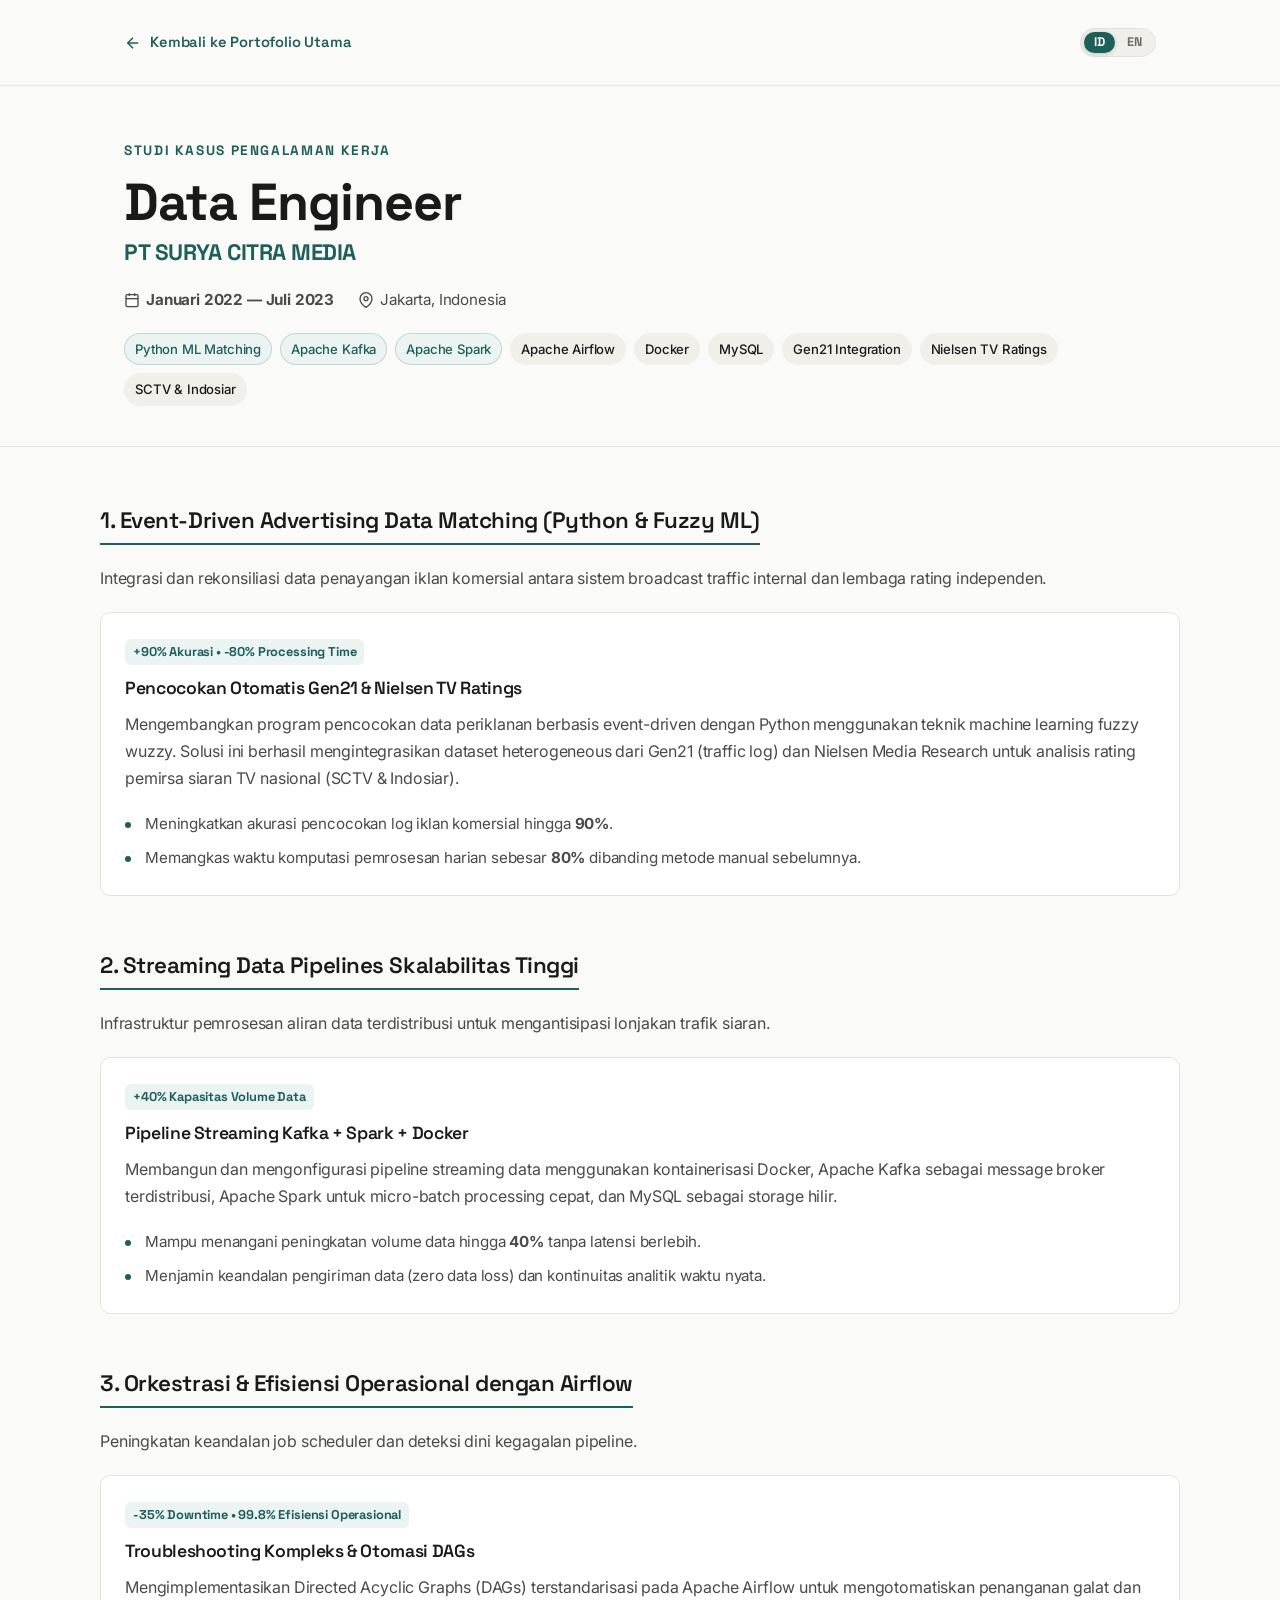
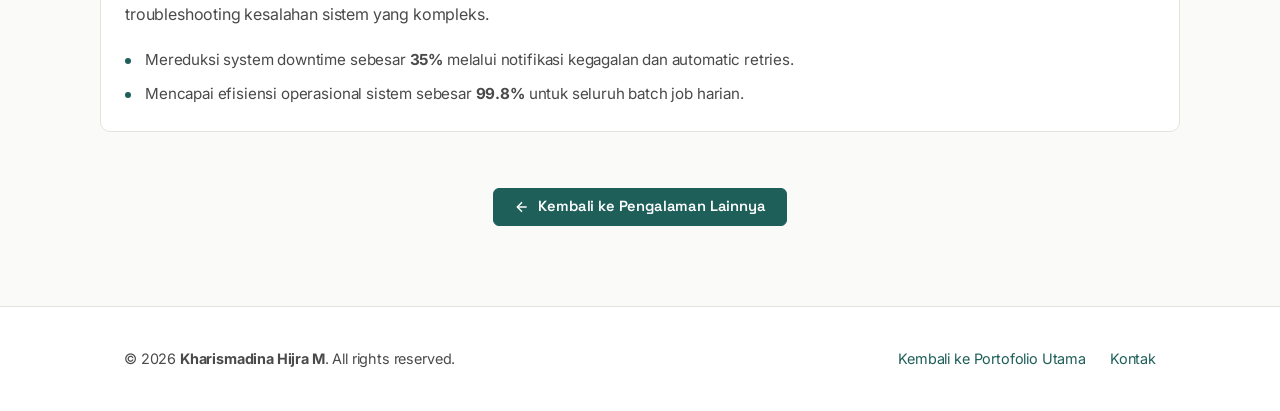
==== experience-scm.html @ d27bd9a3 "feat: initial commit personal portfolio website" ====
<!DOCTYPE html>
<html lang="id">
<head>
  <meta charset="UTF-8">
  <meta name="viewport" content="width=device-width, initial-scale=1.0">
  <title>Pengalaman di PT Surya Citra Media — Kharismadina Hijra M</title>
  <meta name="description" content="Detail rekayasa data streaming, pencocokan data iklan berbasis ML, dan orkestrasi Airflow di PT Surya Citra Media oleh Kharismadina Hijra M.">

  <!-- Google Fonts: Inter & Space Grotesk -->
  <link rel="preconnect" href="https://fonts.googleapis.com">
  <link rel="preconnect" href="https://fonts.gstatic.com" crossorigin>
  <link href="https://fonts.googleapis.com/css2?family=Inter:wght@400;500;600;700&family=Space+Grotesk:wght@500;600;700&display=swap" rel="stylesheet">

  <link rel="stylesheet" href="css/style.css">
</head>
<body>

  <!-- Minimal Nav Back & Language Switcher -->
  <div class="detail-nav-back">
    <div class="container detail-nav-wrapper">
      <a href="index.html#experience" class="btn-back" id="btnBackHome">
        <svg width="18" height="18" viewBox="0 0 24 24" fill="none" stroke="currentColor" stroke-width="2">
          <line x1="19" y1="12" x2="5" y2="12"></line>
          <polyline points="12 19 5 12 12 5"></polyline>
        </svg>
        <span data-i18n="back_to_home">Kembali ke Portofolio Utama</span>
      </a>

      <!-- Language Selector -->
      <div class="lang-switcher" role="group" aria-label="Pilih Bahasa / Select Language">
        <button type="button" class="lang-btn active" data-lang="id" aria-pressed="true" title="Bahasa Indonesia">ID</button>
        <button type="button" class="lang-btn" data-lang="en" aria-pressed="false" title="English">EN</button>
      </div>
    </div>
  </div>

  <main>
    <!-- Detail Hero -->
    <header class="detail-hero">
      <div class="container">
        <span class="section-subtitle" data-i18n="detail_case_badge">Studi Kasus Pengalaman Kerja</span>
        <h1>Data Engineer</h1>
        <h2 style="font-size: 1.4rem; color: var(--accent); margin-top: 0.25rem;">PT SURYA CITRA MEDIA</h2>

        <div class="detail-header-meta">
          <div class="detail-meta-item">
            <svg width="16" height="16" viewBox="0 0 24 24" fill="none" stroke="currentColor" stroke-width="2">
              <rect x="3" y="4" width="18" height="18" rx="2" ry="2"></rect>
              <line x1="16" y1="2" x2="16" y2="6"></line>
              <line x1="8" y1="2" x2="8" y2="6"></line>
              <line x1="3" y1="10" x2="21" y2="10"></line>
            </svg>
            <strong data-i18n="scm_date">Januari 2022 — Juli 2023</strong>
          </div>
          <div class="detail-meta-item">
            <svg width="16" height="16" viewBox="0 0 24 24" fill="none" stroke="currentColor" stroke-width="2">
              <path d="M21 10c0 7-9 13-9 13s-9-6-9-13a9 9 0 0 1 18 0z"></path>
              <circle cx="12" cy="10" r="3"></circle>
            </svg>
            <span>Jakarta, Indonesia</span>
          </div>
        </div>

        <div class="tag-list" style="margin-top: 1rem;">
          <span class="tag tag-accent">Python ML Matching</span>
          <span class="tag tag-accent">Apache Kafka</span>
          <span class="tag tag-accent">Apache Spark</span>
          <span class="tag">Apache Airflow</span>
          <span class="tag">Docker</span>
          <span class="tag">MySQL</span>
          <span class="tag">Gen21 Integration</span>
          <span class="tag">Nielsen TV Ratings</span>
          <span class="tag">SCTV & Indosiar</span>
        </div>
      </div>
    </header>

    <!-- Detail Content -->
    <div class="container detail-content">
      
      <!-- Project 1: Fuzzy Matching -->
      <section class="detail-section-block">
        <h3 class="detail-block-title" data-i18n="scm_b1_title">1. Event-Driven Advertising Data Matching (Python & Fuzzy ML)</h3>
        <p data-i18n="scm_b1_desc">
          Integrasi dan rekonsiliasi data penayangan iklan komersial antara sistem broadcast traffic internal dan lembaga rating independen.
        </p>

        <div class="feature-cards-grid">
          <div class="feature-item-card">
            <span class="stat-pill">+90% Akurasi • -80% Processing Time</span>
            <h4 class="feature-item-title" data-i18n="scm_p1_title">Pencocokan Otomatis Gen21 & Nielsen TV Ratings</h4>
            <p data-i18n="scm_p1_text">
              Mengembangkan program pencocokan data periklanan berbasis <em>event-driven</em> dengan Python menggunakan teknik machine learning <strong>fuzzy wuzzy</strong>. Solusi ini berhasil mengintegrasikan dataset heterogeneous dari Gen21 (traffic log) dan Nielsen Media Research untuk analisis rating pemirsa siaran TV nasional (SCTV & Indosiar).
            </p>
            <div class="bullet-list" style="margin-top: 1rem;">
              <div class="bullet-item" data-i18n="scm_p1_b1" data-i18n-html="true">
                Meningkatkan akurasi pencocokan log iklan komersial hingga <strong>90%</strong>.
              </div>
              <div class="bullet-item" data-i18n="scm_p1_b2" data-i18n-html="true">
                Memangkas waktu komputasi pemrosesan harian sebesar <strong>80%</strong> dibanding metode manual sebelumnya.
              </div>
            </div>
          </div>
        </div>
      </section>

      <!-- Project 2: Streaming Architecture -->
      <section class="detail-section-block">
        <h3 class="detail-block-title" data-i18n="scm_b2_title">2. Streaming Data Pipelines Skalabilitas Tinggi</h3>
        <p data-i18n="scm_b2_desc">Infrastruktur pemrosesan aliran data terdistribusi untuk mengantisipasi lonjakan trafik siaran.</p>

        <div class="feature-cards-grid">
          <div class="feature-item-card">
            <span class="stat-pill">+40% Kapasitas Volume Data</span>
            <h4 class="feature-item-title" data-i18n="scm_p2_title">Pipeline Streaming Kafka + Spark + Docker</h4>
            <p data-i18n="scm_p2_text">
              Membangun dan mengonfigurasi pipeline streaming data menggunakan kontainerisasi <strong>Docker</strong>, <strong>Apache Kafka</strong> sebagai message broker terdistribusi, <strong>Apache Spark</strong> untuk micro-batch processing cepat, dan <strong>MySQL</strong> sebagai storage hilir.
            </p>
            <div class="bullet-list" style="margin-top: 1rem;">
              <div class="bullet-item" data-i18n="scm_p2_b1" data-i18n-html="true">
                Mampu menangani peningkatan volume data hingga <strong>40%</strong> tanpa latensi berlebih.
              </div>
              <div class="bullet-item" data-i18n="scm_p2_b2" data-i18n-html="true">
                Menjamin keandalan pengiriman data (zero data loss) dan kontinuitas analitik waktu nyata.
              </div>
            </div>
          </div>
        </div>
      </section>

      <!-- Project 3: Airflow DAGs -->
      <section class="detail-section-block">
        <h3 class="detail-block-title" data-i18n="scm_b3_title">3. Orkestrasi & Efisiensi Operasional dengan Airflow</h3>
        <p data-i18n="scm_b3_desc">Peningkatan keandalan job scheduler dan deteksi dini kegagalan pipeline.</p>

        <div class="feature-cards-grid">
          <div class="feature-item-card">
            <span class="stat-pill">-35% Downtime • 99.8% Efisiensi Operasional</span>
            <h4 class="feature-item-title" data-i18n="scm_p3_title">Troubleshooting Kompleks & Otomasi DAGs</h4>
            <p data-i18n="scm_p3_text">
              Mengimplementasikan Directed Acyclic Graphs (DAGs) terstandarisasi pada <strong>Apache Airflow</strong> untuk mengotomatiskan penanganan galat dan troubleshooting kesalahan sistem yang kompleks.
            </p>
            <div class="bullet-list" style="margin-top: 1rem;">
              <div class="bullet-item" data-i18n="scm_p3_b1" data-i18n-html="true">
                Mereduksi <em>system downtime</em> sebesar <strong>35%</strong> melalui notifikasi kegagalan dan automatic retries.
              </div>
              <div class="bullet-item" data-i18n="scm_p3_b2" data-i18n-html="true">
                Mencapai efisiensi operasional sistem sebesar <strong>99.8%</strong> untuk seluruh batch job harian.
              </div>
            </div>
          </div>
        </div>
      </section>

      <!-- Bottom Back Button -->
      <div style="margin-top: 3rem; text-align: center;">
        <a href="index.html#experience" class="btn btn-primary">
          <svg class="btn-icon" viewBox="0 0 24 24" fill="none" stroke="currentColor">
            <line x1="19" y1="12" x2="5" y2="12"></line>
            <polyline points="12 19 5 12 12 5"></polyline>
          </svg>
          <span data-i18n="back_to_exp">Kembali ke Pengalaman Lainnya</span>
        </a>
      </div>

    </div>
  </main>

  <!-- Footer -->
  <footer class="footer">
    <div class="container">
      <div class="footer-wrapper">
        <div>
          <p>© 2026 <strong>Kharismadina Hijra M</strong>. All rights reserved.</p>
        </div>
        <div class="footer-links">
          <a href="index.html" data-i18n="back_to_home">Halaman Utama</a>
          <a href="index.html#contact" data-i18n="nav_contact">Kontak</a>
        </div>
      </div>
    </div>
  </footer>

  <!-- Scripts -->
  <script src="js/translations.js"></script>
  <script src="js/main.js"></script>
</body>
</html>
---- css/style.css ----
/* ==========================================================================
   CSS Design System & Stylesheet — Kharismadina Hijra M Personal Portfolio
   Minimalist, Clean, High-Performance Architecture
   ========================================================================== */

/* --- CSS Variables & Design Tokens --- */
:root {
  --bg-primary: #FAFAF8;
  --bg-secondary: #F3F1EC;
  --bg-card: #FFFFFF;
  --bg-card-hover: #FFFFFF;
  --text-primary: #1A1A1A;
  --text-secondary: #4A4A4A;
  --text-muted: #6B6B6B;
  
  /* Deep Teal Accent System */
  --accent: #1E5F5A;
  --accent-hover: #154541;
  --accent-light: #EBF4F3;
  --accent-border: #9FC3BF;
  
  /* Neutral Borders & Dividers */
  --border: #E5E3DE;
  --border-subtle: #ECEAE5;
  
  /* Status & Highlights */
  --badge-bg: #F0EFEA;
  --badge-text: #2D3748;
  --success: #0F9D58;
  --gcp-blue: #4285F4;
  
  /* Typography */
  --font-heading: 'Space Grotesk', -apple-system, BlinkMacSystemFont, 'Segoe UI', Roboto, sans-serif;
  --font-body: 'Inter', -apple-system, BlinkMacSystemFont, 'Segoe UI', Roboto, sans-serif;
  --font-mono: 'JetBrains Mono', monospace;
  
  /* Layout Spacing */
  --max-width: 1080px;
  --header-height: 72px;
  --radius-sm: 6px;
  --radius-md: 10px;
  --radius-lg: 16px;
  --radius-full: 9999px;
  
  /* Transitions & Shadows */
  --transition-fast: 0.18s ease-out;
  --transition-normal: 0.28s ease-out;
  --shadow-sm: 0 2px 4px rgba(0, 0, 0, 0.03);
  --shadow-md: 0 6px 16px rgba(0, 0, 0, 0.05);
  --shadow-hover: 0 10px 24px rgba(30, 95, 90, 0.08);
}

/* --- Base Reset & Box Sizing --- */
*, *::before, *::after {
  box-sizing: border-box;
  margin: 0;
  padding: 0;
}

html {
  scroll-behavior: smooth;
  scroll-padding-top: calc(var(--header-height) + 24px);
  -webkit-text-size-adjust: 100%;
}

body {
  background-color: var(--bg-primary);
  color: var(--text-primary);
  font-family: var(--font-body);
  font-size: 16px;
  line-height: 1.7;
  letter-spacing: -0.01em;
  -webkit-font-smoothing: antialiased;
  -moz-osx-font-smoothing: grayscale;
  min-height: 100vh;
  display: flex;
  flex-direction: column;
}

img, svg {
  display: block;
  max-width: 100%;
}

a {
  color: var(--accent);
  text-decoration: none;
  transition: color var(--transition-fast);
}

a:hover {
  color: var(--accent-hover);
}

ul {
  list-style: none;
}

/* --- Typography Utilities --- */
h1, h2, h3, h4, .font-heading {
  font-family: var(--font-heading);
  color: var(--text-primary);
  font-weight: 700;
  line-height: 1.25;
  letter-spacing: -0.02em;
}

h1 {
  font-size: clamp(2.2rem, 5vw, 3.25rem);
}

h2 {
  font-size: clamp(1.6rem, 3.5vw, 2.2rem);
  margin-bottom: 0.75rem;
}

h3 {
  font-size: 1.3rem;
  font-weight: 600;
}

p {
  margin-bottom: 1.25rem;
  color: var(--text-secondary);
}

p:last-child {
  margin-bottom: 0;
}

.text-muted {
  color: var(--text-muted);
}

.text-accent {
  color: var(--accent);
}

/* --- Layout Containers --- */
.container {
  width: 100%;
  max-width: var(--max-width);
  margin-left: auto;
  margin-right: auto;
  padding-left: 24px;
  padding-right: 24px;
}

.section {
  padding-top: clamp(60px, 9vw, 100px);
  padding-bottom: clamp(60px, 9vw, 100px);
  border-bottom: 1px solid var(--border);
}

.section-header {
  margin-bottom: 2.75rem;
}

.section-subtitle {
  display: inline-block;
  font-family: var(--font-heading);
  font-size: 0.85rem;
  text-transform: uppercase;
  letter-spacing: 0.12em;
  font-weight: 700;
  color: var(--accent);
  margin-bottom: 0.5rem;
}

.section-desc {
  font-size: 1.05rem;
  color: var(--text-muted);
  max-width: 640px;
}

/* --- Header & Navigation --- */
.header {
  position: sticky;
  top: 0;
  z-index: 100;
  background-color: rgba(250, 250, 248, 0.92);
  backdrop-filter: blur(12px);
  -webkit-backdrop-filter: blur(12px);
  border-bottom: 1px solid var(--border);
  height: var(--header-height);
  transition: box-shadow var(--transition-normal);
}

.header.scrolled {
  box-shadow: 0 4px 20px rgba(0, 0, 0, 0.04);
}

.nav-wrapper {
  height: var(--header-height);
  display: flex;
  align-items: center;
  justify-content: space-between;
}

.nav-brand {
  display: flex;
  align-items: center;
  gap: 10px;
  font-family: var(--font-heading);
  font-weight: 700;
  font-size: 1.15rem;
  color: var(--text-primary);
}

.brand-dot {
  width: 8px;
  height: 8px;
  background-color: var(--accent);
  border-radius: var(--radius-full);
}

.nav-menu {
  display: flex;
  align-items: center;
  gap: 2rem;
}

.nav-link {
  font-size: 0.92rem;
  font-weight: 500;
  color: var(--text-secondary);
  position: relative;
  padding: 6px 2px;
}

.nav-link:hover, .nav-link.active {
  color: var(--accent);
}

.nav-link::after {
  content: '';
  position: absolute;
  bottom: 0;
  left: 0;
  width: 0;
  height: 2px;
  background-color: var(--accent);
  transition: width var(--transition-fast);
}

.nav-link:hover::after, .nav-link.active::after {
  width: 100%;
}

.nav-actions {
  display: flex;
  align-items: center;
  gap: 0.85rem;
}

/* --- Language Switcher --- */
.lang-switcher {
  display: inline-flex;
  align-items: center;
  background-color: var(--badge-bg);
  border: 1px solid var(--border);
  border-radius: var(--radius-full);
  padding: 3px;
  gap: 2px;
}

.lang-btn {
  background: none;
  border: none;
  font-family: var(--font-heading);
  font-size: 0.78rem;
  font-weight: 700;
  color: var(--text-muted);
  padding: 4px 10px;
  border-radius: var(--radius-full);
  cursor: pointer;
  transition: all var(--transition-fast);
  line-height: 1;
}

.lang-btn:hover {
  color: var(--text-primary);
}

.lang-btn.active {
  background-color: var(--accent);
  color: #FFFFFF;
  box-shadow: 0 1px 4px rgba(30, 95, 90, 0.25);
}

.mobile-toggle {
  display: none;
  background: none;
  border: none;
  cursor: pointer;
  padding: 8px;
  color: var(--text-primary);
}

/* --- Buttons --- */
.btn {
  display: inline-flex;
  align-items: center;
  justify-content: center;
  gap: 8px;
  padding: 10px 20px;
  font-family: var(--font-heading);
  font-size: 0.92rem;
  font-weight: 600;
  border-radius: var(--radius-sm);
  cursor: pointer;
  transition: all var(--transition-fast);
  border: 1px solid transparent;
  line-height: 1;
}

.btn-primary {
  background-color: var(--accent);
  color: #FFFFFF;
  border-color: var(--accent);
}

.btn-primary:hover {
  background-color: var(--accent-hover);
  border-color: var(--accent-hover);
  color: #FFFFFF;
  transform: translateY(-1px);
  box-shadow: 0 4px 12px rgba(30, 95, 90, 0.2);
}

.btn-outline {
  background-color: transparent;
  color: var(--accent);
  border-color: var(--accent);
}

.btn-outline:hover {
  background-color: var(--accent-light);
  color: var(--accent-hover);
  border-color: var(--accent-hover);
}

.btn-sm {
  padding: 8px 14px;
  font-size: 0.85rem;
}

.btn-icon {
  width: 16px;
  height: 16px;
  stroke-width: 2.2;
}

/* --- Hero Section --- */
.hero-section {
  padding-top: clamp(40px, 7vw, 80px);
  padding-bottom: clamp(50px, 8vw, 90px);
  border-bottom: 1px solid var(--border);
}

.hero-grid {
  display: grid;
  grid-template-columns: 1.25fr 0.85fr;
  gap: 3.5rem;
  align-items: center;
}

.hero-badge-available {
  display: inline-flex;
  align-items: center;
  gap: 8px;
  background-color: var(--accent-light);
  color: var(--accent);
  font-size: 0.82rem;
  font-weight: 600;
  padding: 6px 14px;
  border-radius: var(--radius-full);
  margin-bottom: 1.25rem;
  border: 1px solid rgba(30, 95, 90, 0.15);
}

.status-dot {
  width: 7px;
  height: 7px;
  background-color: var(--success);
  border-radius: var(--radius-full);
  box-shadow: 0 0 0 3px rgba(15, 157, 88, 0.25);
  animation: pulse 2s infinite;
}

@keyframes pulse {
  0% { transform: scale(0.95); box-shadow: 0 0 0 0 rgba(15, 157, 88, 0.4); }
  70% { transform: scale(1); box-shadow: 0 0 0 6px rgba(15, 157, 88, 0); }
  100% { transform: scale(0.95); box-shadow: 0 0 0 0 rgba(15, 157, 88, 0); }
}

.hero-title {
  margin-bottom: 0.75rem;
}

.hero-subtitle {
  font-family: var(--font-heading);
  font-size: clamp(1.2rem, 2.5vw, 1.5rem);
  font-weight: 600;
  color: var(--accent);
  margin-bottom: 1.25rem;
}

.hero-tagline {
  font-size: 1.05rem;
  color: var(--text-secondary);
  line-height: 1.75;
  margin-bottom: 2rem;
}

.hero-cta {
  display: flex;
  flex-wrap: wrap;
  gap: 1rem;
  margin-bottom: 2rem;
}

.hero-location-info {
  display: flex;
  align-items: center;
  gap: 1.5rem;
  font-size: 0.88rem;
  color: var(--text-muted);
}

.hero-location-item {
  display: inline-flex;
  align-items: center;
  gap: 6px;
}

.hero-visual {
  position: relative;
  display: flex;
  justify-content: center;
  align-items: center;
}

.avatar-wrapper {
  width: 100%;
  max-width: 320px;
  aspect-ratio: 1 / 1;
  position: relative;
}

.avatar-img {
  width: 100%;
  height: 100%;
  object-fit: contain;
  filter: drop-shadow(0 12px 24px rgba(0, 0, 0, 0.07));
}

/* Quick Metrics Strip */
.metrics-strip {
  display: grid;
  grid-template-columns: repeat(4, 1fr);
  gap: 1.5rem;
  padding: 2.25rem 0;
  border-bottom: 1px solid var(--border);
  background-color: var(--bg-primary);
}

.metric-item {
  padding-left: 1.25rem;
  border-left: 2px solid var(--accent);
}

.metric-value {
  font-family: var(--font-heading);
  font-size: 1.75rem;
  font-weight: 700;
  color: var(--text-primary);
  line-height: 1.1;
  margin-bottom: 0.25rem;
}

.metric-label {
  font-size: 0.85rem;
  color: var(--text-muted);
  line-height: 1.35;
}

/* --- About Section --- */
.about-content {
  display: grid;
  grid-template-columns: 1.4fr 0.8fr;
  gap: 3.5rem;
  align-items: start;
}

.about-text p {
  font-size: 1.05rem;
  line-height: 1.8;
  margin-bottom: 1.5rem;
}

.about-card {
  background-color: var(--bg-card);
  border: 1px solid var(--border);
  border-radius: var(--radius-md);
  padding: 24px;
}

.about-card-title {
  font-size: 1.1rem;
  margin-bottom: 1rem;
  padding-bottom: 0.75rem;
  border-bottom: 1px solid var(--border);
}

.about-highlight-list {
  display: flex;
  flex-direction: column;
  gap: 12px;
}

.about-highlight-item {
  display: flex;
  align-items: flex-start;
  gap: 10px;
  font-size: 0.9rem;
  color: var(--text-secondary);
}

.about-highlight-item svg {
  color: var(--accent);
  flex-shrink: 0;
  margin-top: 4px;
}

/* --- Experience Section & Timeline --- */
.experience-list {
  display: flex;
  flex-direction: column;
  gap: 2rem;
}

.experience-card {
  background-color: var(--bg-card);
  border: 1px solid var(--border);
  border-radius: var(--radius-md);
  padding: 28px;
  transition: all var(--transition-normal);
  position: relative;
}

.experience-card:hover {
  border-color: var(--accent);
  transform: translateY(-2px);
  box-shadow: var(--shadow-hover);
}

.experience-header {
  display: flex;
  justify-content: space-between;
  align-items: flex-start;
  gap: 1rem;
  margin-bottom: 1rem;
}

.experience-role {
  font-size: 1.3rem;
  color: var(--text-primary);
  margin-bottom: 0.25rem;
}

.experience-company {
  font-family: var(--font-heading);
  font-size: 1rem;
  font-weight: 600;
  color: var(--accent);
}

.experience-meta {
  display: flex;
  flex-direction: column;
  align-items: flex-end;
  gap: 4px;
}

.experience-period {
  font-family: var(--font-heading);
  font-size: 0.88rem;
  font-weight: 600;
  color: var(--text-primary);
  background-color: var(--badge-bg);
  padding: 4px 10px;
  border-radius: var(--radius-sm);
}

.experience-location {
  font-size: 0.82rem;
  color: var(--text-muted);
}

.experience-highlights {
  margin: 1.25rem 0;
  display: flex;
  flex-direction: column;
  gap: 10px;
}

.experience-highlight-bullet {
  position: relative;
  padding-left: 20px;
  font-size: 0.95rem;
  color: var(--text-secondary);
  line-height: 1.6;
}

.experience-highlight-bullet::before {
  content: '';
  position: absolute;
  left: 0;
  top: 10px;
  width: 6px;
  height: 6px;
  border-radius: var(--radius-full);
  background-color: var(--accent);
}

.experience-footer {
  display: flex;
  justify-content: space-between;
  align-items: center;
  flex-wrap: wrap;
  gap: 1rem;
  padding-top: 1.25rem;
  border-top: 1px solid var(--border-subtle);
}

.tag-list {
  display: flex;
  flex-wrap: wrap;
  gap: 8px;
}

.tag {
  display: inline-block;
  background-color: var(--badge-bg);
  color: var(--text-primary);
  font-size: 0.82rem;
  font-weight: 500;
  padding: 4px 10px;
  border-radius: var(--radius-full);
  transition: all var(--transition-fast);
  border: 1px solid transparent;
}

.tag:hover {
  background-color: var(--accent);
  color: #FFFFFF;
  border-color: var(--accent);
}

.tag-accent {
  background-color: var(--accent-light);
  color: var(--accent);
  border-color: rgba(30, 95, 90, 0.2);
}

.link-detail {
  display: inline-flex;
  align-items: center;
  gap: 6px;
  font-family: var(--font-heading);
  font-size: 0.9rem;
  font-weight: 600;
  color: var(--accent);
}

.link-detail:hover {
  color: var(--accent-hover);
  text-decoration: underline;
  text-underline-offset: 4px;
}

/* --- Skills Section --- */
.skills-grid {
  display: grid;
  grid-template-columns: repeat(3, 1fr);
  gap: 1.75rem;
}

.skill-category-card {
  background-color: var(--bg-card);
  border: 1px solid var(--border);
  border-radius: var(--radius-md);
  padding: 24px;
  transition: border-color var(--transition-normal);
}

.skill-category-card:hover {
  border-color: var(--accent);
}

.skill-category-header {
  display: flex;
  align-items: center;
  gap: 10px;
  margin-bottom: 1.25rem;
}

.skill-icon-box {
  width: 36px;
  height: 36px;
  border-radius: var(--radius-sm);
  background-color: var(--accent-light);
  color: var(--accent);
  display: flex;
  align-items: center;
  justify-content: center;
  flex-shrink: 0;
}

.skill-category-title {
  font-size: 1.05rem;
  font-weight: 600;
}

.skills-pill-container {
  display: flex;
  flex-wrap: wrap;
  gap: 8px;
}

/* --- Education & Certifications Section --- */
.edu-cert-grid {
  display: grid;
  grid-template-columns: 1fr 1.2fr;
  gap: 2.5rem;
}

.edu-card {
  background-color: var(--bg-card);
  border: 1px solid var(--border);
  border-radius: var(--radius-md);
  padding: 28px;
}

.edu-institution {
  font-family: var(--font-heading);
  font-size: 1.05rem;
  font-weight: 700;
  color: var(--accent);
  margin-bottom: 0.25rem;
}

.edu-degree {
  font-size: 1.15rem;
  margin-bottom: 0.5rem;
}

.edu-time {
  font-size: 0.85rem;
  color: var(--text-muted);
  margin-bottom: 1.25rem;
}

.edu-award-badge {
  display: inline-flex;
  align-items: center;
  gap: 8px;
  background-color: #FEF3C7;
  color: #92400E;
  padding: 6px 12px;
  border-radius: var(--radius-sm);
  font-size: 0.85rem;
  font-weight: 600;
  margin-bottom: 1.25rem;
  border: 1px solid #FDE68A;
}

.cert-list {
  display: flex;
  flex-direction: column;
  gap: 1rem;
}

.cert-card {
  background-color: var(--bg-card);
  border: 1px solid var(--border);
  border-radius: var(--radius-md);
  padding: 18px 22px;
  display: flex;
  align-items: center;
  justify-content: space-between;
  gap: 1rem;
  transition: all var(--transition-normal);
}

.cert-card:hover {
  border-color: var(--accent);
  transform: translateY(-2px);
  box-shadow: var(--shadow-sm);
}

.cert-info {
  display: flex;
  align-items: center;
  gap: 14px;
}

.cert-badge-logo {
  width: 42px;
  height: 42px;
  border-radius: var(--radius-sm);
  background: #E8F0FE;
  display: flex;
  align-items: center;
  justify-content: center;
  color: var(--gcp-blue);
  flex-shrink: 0;
}

.cert-title {
  font-size: 0.98rem;
  font-weight: 600;
  color: var(--text-primary);
  margin-bottom: 2px;
}

.cert-issuer {
  font-size: 0.82rem;
  color: var(--text-muted);
}

.cert-year {
  font-family: var(--font-heading);
  font-size: 0.85rem;
  font-weight: 700;
  color: var(--accent);
  background-color: var(--accent-light);
  padding: 4px 10px;
  border-radius: var(--radius-full);
}

/* --- Contact Section --- */
.contact-grid {
  display: grid;
  grid-template-columns: 1fr 1fr;
  gap: 3.5rem;
}

.contact-card-box {
  background-color: var(--bg-card);
  border: 1px solid var(--border);
  border-radius: var(--radius-md);
  padding: 32px;
  display: flex;
  flex-direction: column;
  gap: 1.5rem;
}

.contact-channel {
  display: flex;
  align-items: center;
  gap: 16px;
  padding: 12px;
  border-radius: var(--radius-sm);
  background-color: var(--bg-primary);
  border: 1px solid var(--border-subtle);
  transition: border-color var(--transition-fast);
}

.contact-channel:hover {
  border-color: var(--accent-border);
}

.contact-icon {
  width: 44px;
  height: 44px;
  border-radius: var(--radius-sm);
  background-color: var(--accent-light);
  color: var(--accent);
  display: flex;
  align-items: center;
  justify-content: center;
  flex-shrink: 0;
}

.contact-label {
  font-size: 0.78rem;
  text-transform: uppercase;
  letter-spacing: 0.05em;
  color: var(--text-muted);
  font-weight: 600;
}

.contact-val {
  font-size: 1rem;
  font-weight: 600;
  color: var(--text-primary);
}

.btn-copy-email {
  margin-left: auto;
  background: none;
  border: 1px solid var(--border);
  padding: 6px 12px;
  border-radius: var(--radius-sm);
  font-size: 0.8rem;
  cursor: pointer;
  color: var(--text-secondary);
  transition: all var(--transition-fast);
}

.btn-copy-email:hover {
  background-color: var(--accent-light);
  color: var(--accent);
  border-color: var(--accent);
}

/* --- Toast Notification --- */
.toast-notice {
  position: fixed;
  bottom: 24px;
  right: 24px;
  background-color: #1A1A1A;
  color: #FFFFFF;
  padding: 12px 20px;
  border-radius: var(--radius-sm);
  font-size: 0.88rem;
  box-shadow: var(--shadow-md);
  opacity: 0;
  transform: translateY(12px);
  transition: all 0.3s ease;
  z-index: 1000;
  pointer-events: none;
}

.toast-notice.show {
  opacity: 1;
  transform: translateY(0);
}

/* --- Detail Page Layouts --- */
.detail-nav-back {
  padding: 24px 0;
  border-bottom: 1px solid var(--border);
}

.detail-nav-wrapper {
  display: flex;
  align-items: center;
  justify-content: space-between;
  gap: 1rem;
}

.btn-back {
  display: inline-flex;
  align-items: center;
  gap: 8px;
  font-family: var(--font-heading);
  font-size: 0.92rem;
  font-weight: 600;
  color: var(--accent);
  padding: 6px 0;
}

.btn-back:hover {
  color: var(--accent-hover);
  transform: translateX(-3px);
}

.detail-hero {
  padding: 50px 0 40px;
  border-bottom: 1px solid var(--border);
}

.detail-header-meta {
  display: flex;
  flex-wrap: wrap;
  gap: 1.5rem;
  margin: 1.25rem 0;
  font-size: 0.95rem;
  color: var(--text-secondary);
}

.detail-meta-item {
  display: inline-flex;
  align-items: center;
  gap: 6px;
}

.detail-content {
  padding: 60px 0 80px;
}

.detail-section-block {
  margin-bottom: 3.5rem;
}

.detail-section-block:last-child {
  margin-bottom: 0;
}

.detail-block-title {
  font-size: 1.4rem;
  margin-bottom: 1.25rem;
  padding-bottom: 0.5rem;
  border-bottom: 2px solid var(--accent);
  display: inline-block;
}

.feature-cards-grid {
  display: grid;
  grid-template-columns: repeat(auto-fit, minmax(310px, 1fr));
  gap: 1.5rem;
  margin-top: 1.25rem;
}

.feature-item-card {
  background-color: var(--bg-card);
  border: 1px solid var(--border);
  border-radius: var(--radius-md);
  padding: 24px;
  transition: all var(--transition-normal);
}

.feature-item-card:hover {
  border-color: var(--accent);
  transform: translateY(-2px);
  box-shadow: var(--shadow-sm);
}

.feature-item-title {
  font-size: 1.1rem;
  font-weight: 600;
  margin-bottom: 0.75rem;
  color: var(--text-primary);
}

.stat-pill {
  display: inline-block;
  background-color: var(--accent-light);
  color: var(--accent);
  font-family: var(--font-heading);
  font-size: 0.8rem;
  font-weight: 700;
  padding: 2px 8px;
  border-radius: var(--radius-sm);
  margin-bottom: 0.75rem;
}

.bullet-list {
  display: flex;
  flex-direction: column;
  gap: 10px;
}

.bullet-item {
  position: relative;
  padding-left: 20px;
  font-size: 0.95rem;
  line-height: 1.6;
  color: var(--text-secondary);
}

.bullet-item::before {
  content: '';
  position: absolute;
  left: 0;
  top: 10px;
  width: 6px;
  height: 6px;
  border-radius: var(--radius-full);
  background-color: var(--accent);
}

/* --- Footer --- */
.footer {
  padding: 40px 0;
  background-color: var(--bg-card);
  border-top: 1px solid var(--border);
  margin-top: auto;
}

.footer-wrapper {
  display: flex;
  justify-content: space-between;
  align-items: center;
  flex-wrap: wrap;
  gap: 1.5rem;
  font-size: 0.9rem;
  color: var(--text-muted);
}

.footer-links {
  display: flex;
  gap: 1.5rem;
}

/* --- Animations via IntersectionObserver --- */
.fade-in-section {
  opacity: 0;
  transform: translateY(20px);
  transition: opacity 0.55s ease-out, transform 0.55s ease-out;
  will-change: opacity, transform;
}

.fade-in-section.is-visible {
  opacity: 1;
  transform: translateY(0);
}

/* --- Responsive Breakpoints --- */
@media (max-width: 992px) {
  .hero-grid {
    grid-template-columns: 1fr;
    gap: 2.5rem;
  }
  
  .hero-visual {
    order: -1;
    justify-content: flex-start;
  }

  .avatar-wrapper {
    max-width: 220px;
  }

  .about-content {
    grid-template-columns: 1fr;
    gap: 2rem;
  }

  .skills-grid {
    grid-template-columns: repeat(2, 1fr);
  }

  .edu-cert-grid {
    grid-template-columns: 1fr;
  }

  .contact-grid {
    grid-template-columns: 1fr;
    gap: 2rem;
  }
}

@media (max-width: 768px) {
  .mobile-toggle {
    display: block;
  }

  .nav-menu {
    position: fixed;
    top: var(--header-height);
    left: 0;
    right: 0;
    background-color: var(--bg-card);
    flex-direction: column;
    align-items: flex-start;
    padding: 24px;
    gap: 1.25rem;
    border-bottom: 1px solid var(--border);
    box-shadow: var(--shadow-md);
    transform: translateY(-150%);
    transition: transform var(--transition-normal);
  }

  .nav-menu.open {
    transform: translateY(0);
  }

  .nav-link {
    font-size: 1.05rem;
    width: 100%;
    padding: 8px 0;
  }

  .nav-actions {
    display: flex;
    align-items: center;
    gap: 0.5rem;
  }

  .nav-actions .btn {
    display: none;
  }

  .metrics-strip {
    grid-template-columns: repeat(2, 1fr);
    gap: 1.25rem;
  }

  .skills-grid {
    grid-template-columns: 1fr;
  }

  .experience-header {
    flex-direction: column;
    align-items: flex-start;
  }

  .experience-meta {
    align-items: flex-start;
  }

  .footer-wrapper {
    flex-direction: column;
    align-items: flex-start;
  }
}

@media (max-width: 480px) {
  .metrics-strip {
    grid-template-columns: 1fr;
  }
}
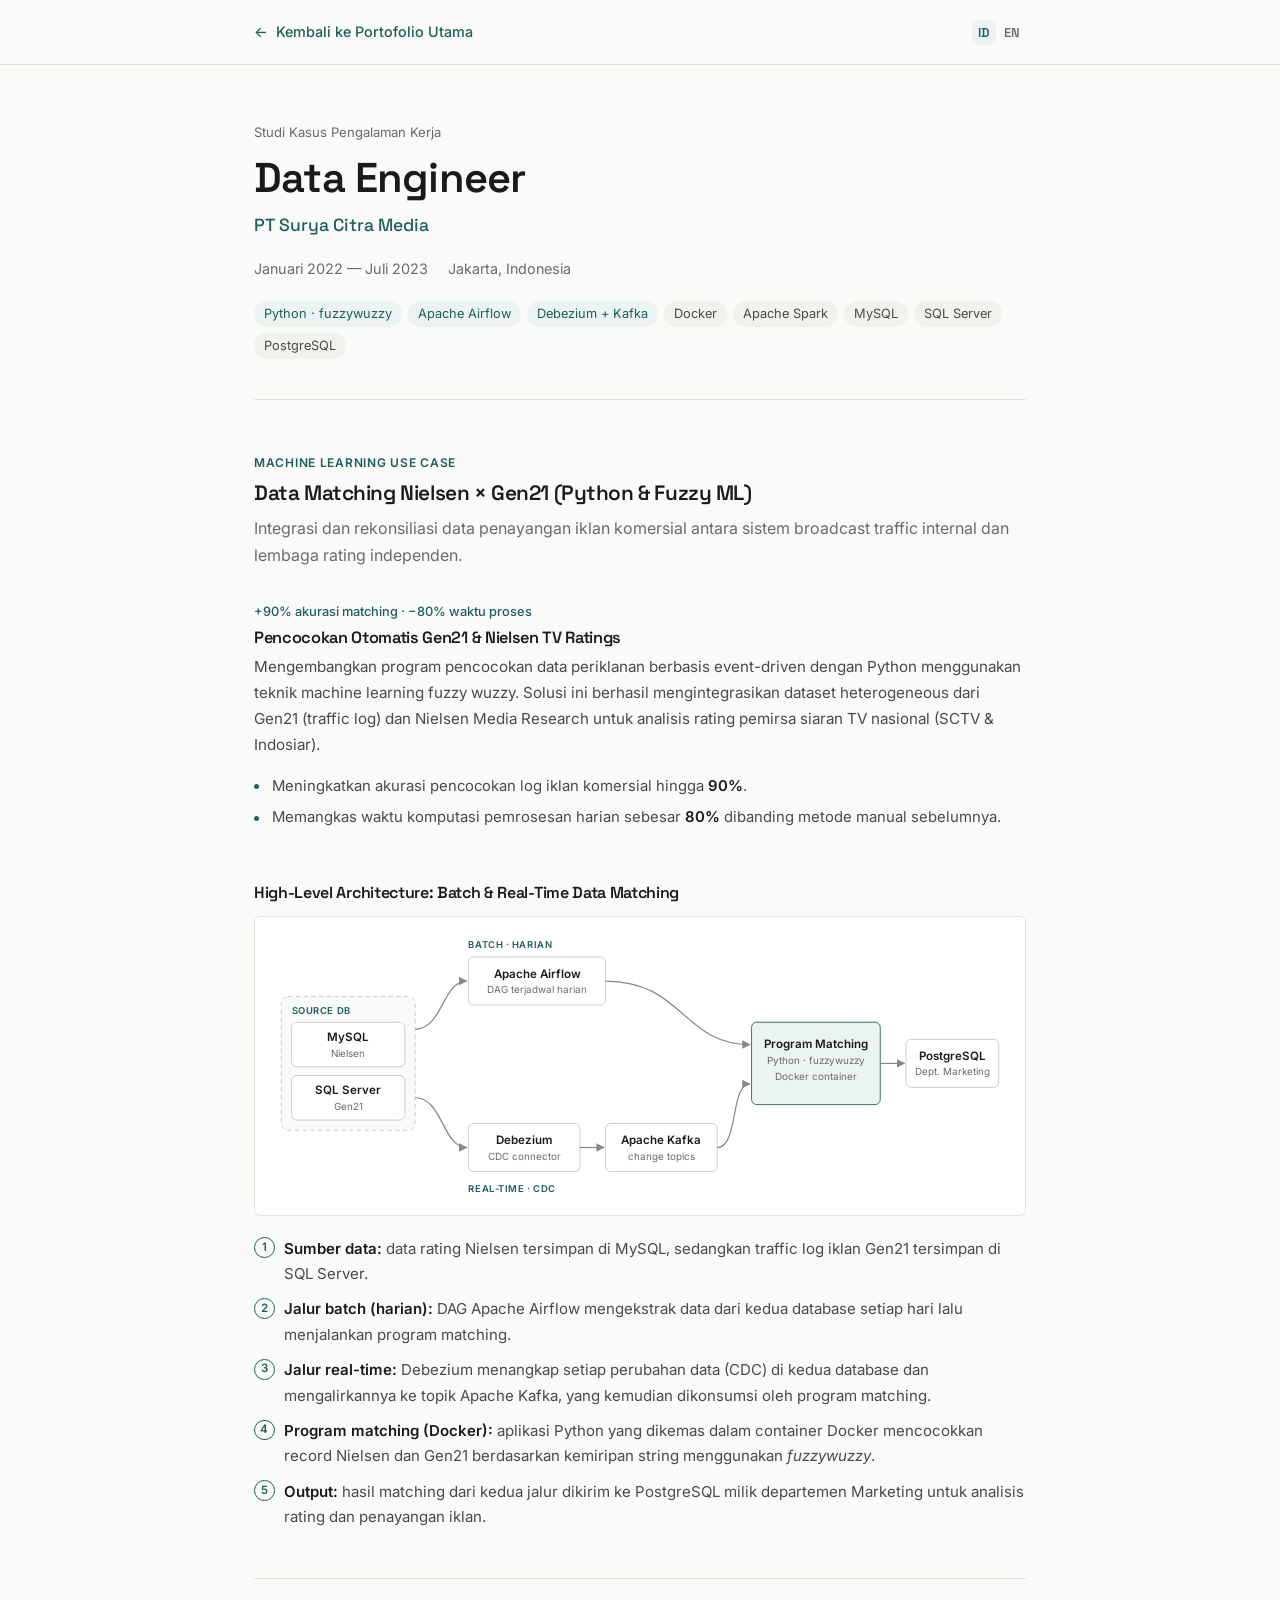
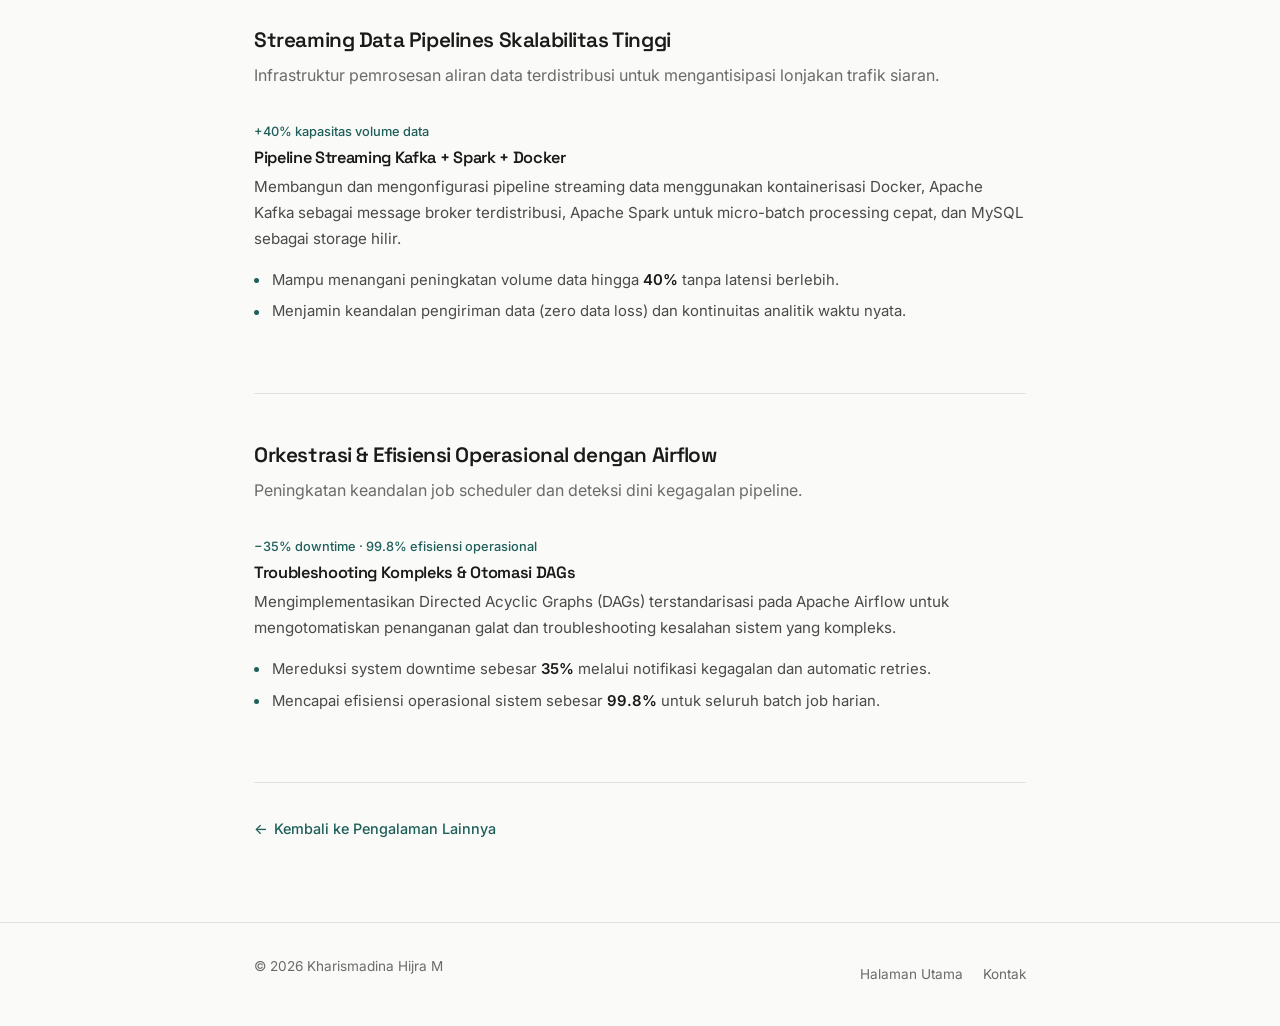
==== commit f7b0cd51: "feat: redesain minimalis dan tambah use case ML beserta high-level architecture - Sederhanakan tampi" ====
--- a/experience-scm.html
+++ b/experience-scm.html
@@ -4,184 +4,200 @@
   <meta charset="UTF-8">
   <meta name="viewport" content="width=device-width, initial-scale=1.0">
   <title>Pengalaman di PT Surya Citra Media — Kharismadina Hijra M</title>
-  <meta name="description" content="Detail rekayasa data streaming, pencocokan data iklan berbasis ML, dan orkestrasi Airflow di PT Surya Citra Media oleh Kharismadina Hijra M.">
-
-  <!-- Google Fonts: Inter & Space Grotesk -->
+  <meta name="description" content="Data matching Nielsen × Gen21 berbasis ML (fuzzywuzzy), pipeline batch Airflow & real-time Debezium + Kafka, dan streaming pipeline di PT Surya Citra Media oleh Kharismadina Hijra M.">
+
   <link rel="preconnect" href="https://fonts.googleapis.com">
   <link rel="preconnect" href="https://fonts.gstatic.com" crossorigin>
-  <link href="https://fonts.googleapis.com/css2?family=Inter:wght@400;500;600;700&family=Space+Grotesk:wght@500;600;700&display=swap" rel="stylesheet">
+  <link href="https://fonts.googleapis.com/css2?family=Inter:wght@400;500;600&family=Space+Grotesk:wght@500;600&display=swap" rel="stylesheet">
 
   <link rel="stylesheet" href="css/style.css">
 </head>
 <body>
 
-  <!-- Minimal Nav Back & Language Switcher -->
-  <div class="detail-nav-back">
+  <nav class="detail-nav-back" aria-label="Navigasi halaman detail">
     <div class="container detail-nav-wrapper">
-      <a href="index.html#experience" class="btn-back" id="btnBackHome">
-        <svg width="18" height="18" viewBox="0 0 24 24" fill="none" stroke="currentColor" stroke-width="2">
-          <line x1="19" y1="12" x2="5" y2="12"></line>
-          <polyline points="12 19 5 12 12 5"></polyline>
-        </svg>
-        <span data-i18n="back_to_home">Kembali ke Portofolio Utama</span>
-      </a>
-
-      <!-- Language Selector -->
+      <a href="index.html#experience" class="btn-back" id="btnBackHome">← <span data-i18n="back_to_home">Kembali ke Portofolio Utama</span></a>
       <div class="lang-switcher" role="group" aria-label="Pilih Bahasa / Select Language">
         <button type="button" class="lang-btn active" data-lang="id" aria-pressed="true" title="Bahasa Indonesia">ID</button>
         <button type="button" class="lang-btn" data-lang="en" aria-pressed="false" title="English">EN</button>
       </div>
     </div>
-  </div>
+  </nav>
 
   <main>
-    <!-- Detail Hero -->
     <header class="detail-hero">
       <div class="container">
-        <span class="section-subtitle" data-i18n="detail_case_badge">Studi Kasus Pengalaman Kerja</span>
+        <span class="detail-eyebrow" data-i18n="detail_case_badge">Studi Kasus Pengalaman Kerja</span>
         <h1>Data Engineer</h1>
-        <h2 style="font-size: 1.4rem; color: var(--accent); margin-top: 0.25rem;">PT SURYA CITRA MEDIA</h2>
-
+        <p class="detail-company">PT Surya Citra Media</p>
         <div class="detail-header-meta">
-          <div class="detail-meta-item">
-            <svg width="16" height="16" viewBox="0 0 24 24" fill="none" stroke="currentColor" stroke-width="2">
-              <rect x="3" y="4" width="18" height="18" rx="2" ry="2"></rect>
-              <line x1="16" y1="2" x2="16" y2="6"></line>
-              <line x1="8" y1="2" x2="8" y2="6"></line>
-              <line x1="3" y1="10" x2="21" y2="10"></line>
-            </svg>
-            <strong data-i18n="scm_date">Januari 2022 — Juli 2023</strong>
-          </div>
-          <div class="detail-meta-item">
-            <svg width="16" height="16" viewBox="0 0 24 24" fill="none" stroke="currentColor" stroke-width="2">
-              <path d="M21 10c0 7-9 13-9 13s-9-6-9-13a9 9 0 0 1 18 0z"></path>
-              <circle cx="12" cy="10" r="3"></circle>
-            </svg>
-            <span>Jakarta, Indonesia</span>
-          </div>
-        </div>
-
-        <div class="tag-list" style="margin-top: 1rem;">
-          <span class="tag tag-accent">Python ML Matching</span>
-          <span class="tag tag-accent">Apache Kafka</span>
-          <span class="tag tag-accent">Apache Spark</span>
-          <span class="tag">Apache Airflow</span>
+          <span data-i18n="scm_date">Januari 2022 — Juli 2023</span>
+          <span>Jakarta, Indonesia</span>
+        </div>
+        <div class="tag-list">
+          <span class="tag tag-accent">Python · fuzzywuzzy</span>
+          <span class="tag tag-accent">Apache Airflow</span>
+          <span class="tag tag-accent">Debezium + Kafka</span>
           <span class="tag">Docker</span>
+          <span class="tag">Apache Spark</span>
           <span class="tag">MySQL</span>
-          <span class="tag">Gen21 Integration</span>
-          <span class="tag">Nielsen TV Ratings</span>
-          <span class="tag">SCTV & Indosiar</span>
+          <span class="tag">SQL Server</span>
+          <span class="tag">PostgreSQL</span>
         </div>
       </div>
     </header>
 
-    <!-- Detail Content -->
     <div class="container detail-content">
-      
-      <!-- Project 1: Fuzzy Matching -->
-      <section class="detail-section-block">
-        <h3 class="detail-block-title" data-i18n="scm_b1_title">1. Event-Driven Advertising Data Matching (Python & Fuzzy ML)</h3>
-        <p data-i18n="scm_b1_desc">
-          Integrasi dan rekonsiliasi data penayangan iklan komersial antara sistem broadcast traffic internal dan lembaga rating independen.
-        </p>
+
+      <!-- ML Use Case: Data Matching Nielsen × Gen21 -->
+      <section class="detail-section-block" id="ml-data-matching">
+        <span class="detail-label">Machine Learning Use Case</span>
+        <h2 class="detail-block-title" data-i18n="scm_b1_title">Data Matching Nielsen × Gen21</h2>
+        <p class="detail-block-desc" data-i18n="scm_b1_desc">Integrasi dan rekonsiliasi data penayangan iklan komersial antara sistem broadcast traffic internal dan lembaga rating independen.</p>
 
         <div class="feature-cards-grid">
           <div class="feature-item-card">
-            <span class="stat-pill">+90% Akurasi • -80% Processing Time</span>
-            <h4 class="feature-item-title" data-i18n="scm_p1_title">Pencocokan Otomatis Gen21 & Nielsen TV Ratings</h4>
+            <span class="stat-pill" data-i18n="scm_p1_stat">+90% akurasi matching · −80% waktu proses</span>
+            <h3 class="feature-item-title" data-i18n="scm_p1_title">Pencocokan Otomatis Gen21 & Nielsen TV Ratings</h3>
             <p data-i18n="scm_p1_text">
-              Mengembangkan program pencocokan data periklanan berbasis <em>event-driven</em> dengan Python menggunakan teknik machine learning <strong>fuzzy wuzzy</strong>. Solusi ini berhasil mengintegrasikan dataset heterogeneous dari Gen21 (traffic log) dan Nielsen Media Research untuk analisis rating pemirsa siaran TV nasional (SCTV & Indosiar).
+              Mengembangkan program pencocokan data periklanan berbasis event-driven dengan Python menggunakan teknik machine learning fuzzy wuzzy. Solusi ini berhasil mengintegrasikan dataset heterogeneous dari Gen21 (traffic log) dan Nielsen Media Research untuk analisis rating pemirsa siaran TV nasional (SCTV & Indosiar).
             </p>
-            <div class="bullet-list" style="margin-top: 1rem;">
-              <div class="bullet-item" data-i18n="scm_p1_b1" data-i18n-html="true">
-                Meningkatkan akurasi pencocokan log iklan komersial hingga <strong>90%</strong>.
-              </div>
-              <div class="bullet-item" data-i18n="scm_p1_b2" data-i18n-html="true">
-                Memangkas waktu komputasi pemrosesan harian sebesar <strong>80%</strong> dibanding metode manual sebelumnya.
-              </div>
+            <div class="bullet-list">
+              <div class="bullet-item" data-i18n="scm_p1_b1" data-i18n-html="true">Meningkatkan akurasi pencocokan log iklan komersial hingga <strong>90%</strong>.</div>
+              <div class="bullet-item" data-i18n="scm_p1_b2" data-i18n-html="true">Memangkas waktu komputasi pemrosesan harian sebesar <strong>80%</strong> dibanding metode manual sebelumnya.</div>
             </div>
           </div>
         </div>
+
+        <!-- High-Level Architecture -->
+        <div class="architecture-card">
+          <div class="architecture-card-header">
+            <h3 class="architecture-card-title" data-i18n="scm_arch_title">High-Level Architecture: Batch & Real-Time Data Matching</h3>
+          </div>
+
+          <figure class="arch-diagram">
+            <svg viewBox="0 0 860 310" role="img" aria-labelledby="scmArchTitle scmArchDesc">
+              <title id="scmArchTitle">High-level architecture data matching Nielsen × Gen21</title>
+              <desc id="scmArchDesc">MySQL (Nielsen) dan SQL Server (Gen21) dialirkan lewat dua jalur: batch harian dengan Apache Airflow, dan real-time dengan Debezium CDC ke Apache Kafka. Keduanya masuk ke program matching Python fuzzywuzzy di Docker, lalu hasil disimpan ke PostgreSQL departemen Marketing.</desc>
+              <defs>
+                <marker id="arrowScm" viewBox="0 0 10 10" refX="9" refY="5" markerWidth="7" markerHeight="7" orient="auto-start-reverse">
+                  <path d="M0 0 L10 5 L0 10 z" class="arrowhead"/>
+                </marker>
+              </defs>
+
+              <!-- Source databases -->
+              <rect class="boundary" x="12" y="74" width="156" height="156" rx="8"/>
+              <text class="lane-label" x="24" y="94">SOURCE DB</text>
+              <rect class="node" x="24" y="104" width="132" height="52" rx="6"/>
+              <text class="node-title" x="90" y="126" text-anchor="middle">MySQL</text>
+              <text class="node-sub" x="90" y="144" text-anchor="middle">Nielsen</text>
+              <rect class="node" x="24" y="166" width="132" height="52" rx="6"/>
+              <text class="node-title" x="90" y="188" text-anchor="middle">SQL Server</text>
+              <text class="node-sub" x="90" y="206" text-anchor="middle">Gen21</text>
+
+              <!-- Batch lane -->
+              <text class="lane-label" x="230" y="18" data-i18n="diag_scm_batch">BATCH · HARIAN</text>
+              <rect class="node" x="230" y="28" width="160" height="56" rx="6"/>
+              <text class="node-title" x="310" y="52" text-anchor="middle">Apache Airflow</text>
+              <text class="node-sub" x="310" y="70" text-anchor="middle" data-i18n="diag_scm_airflow_sub">DAG terjadwal harian</text>
+
+              <!-- Real-time lane -->
+              <rect class="node" x="230" y="222" width="130" height="56" rx="6"/>
+              <text class="node-title" x="295" y="246" text-anchor="middle">Debezium</text>
+              <text class="node-sub" x="295" y="264" text-anchor="middle">CDC connector</text>
+              <rect class="node" x="390" y="222" width="130" height="56" rx="6"/>
+              <text class="node-title" x="455" y="246" text-anchor="middle">Apache Kafka</text>
+              <text class="node-sub" x="455" y="264" text-anchor="middle">change topics</text>
+              <text class="lane-label" x="230" y="302">REAL-TIME · CDC</text>
+
+              <!-- ML program -->
+              <rect class="node node-accent" x="560" y="104" width="150" height="96" rx="6"/>
+              <text class="node-title" x="635" y="134" text-anchor="middle" data-i18n="diag_scm_ml_title">Program Matching</text>
+              <text class="node-sub" x="635" y="153" text-anchor="middle">Python · fuzzywuzzy</text>
+              <text class="node-sub" x="635" y="171" text-anchor="middle">Docker container</text>
+
+              <!-- Sink -->
+              <rect class="node" x="740" y="124" width="108" height="56" rx="6"/>
+              <text class="node-title" x="794" y="148" text-anchor="middle">PostgreSQL</text>
+              <text class="node-sub" x="794" y="166" text-anchor="middle" data-i18n="diag_scm_pg_sub">Dept. Marketing</text>
+
+              <!-- Edges -->
+              <path class="edge" d="M168 112 C200 112 200 56 228 56" marker-end="url(#arrowScm)"/>
+              <path class="edge" d="M168 192 C200 192 200 250 228 250" marker-end="url(#arrowScm)"/>
+              <path class="edge" d="M360 250 L388 250" marker-end="url(#arrowScm)"/>
+              <path class="edge" d="M390 56 C480 56 480 130 558 130" marker-end="url(#arrowScm)"/>
+              <path class="edge" d="M520 250 C545 250 535 176 558 176" marker-end="url(#arrowScm)"/>
+              <path class="edge" d="M710 152 L738 152" marker-end="url(#arrowScm)"/>
+            </svg>
+          </figure>
+          <p class="diagram-scroll-hint" data-i18n="diagram_scroll_hint">Geser diagram ke samping untuk melihat seluruhnya →</p>
+
+          <ol class="flow-steps">
+            <li data-i18n="scm_arch_s1" data-i18n-html="true"><strong>Sumber data:</strong> data rating Nielsen tersimpan di MySQL, sedangkan traffic log iklan Gen21 tersimpan di SQL Server.</li>
+            <li data-i18n="scm_arch_s2" data-i18n-html="true"><strong>Jalur batch (harian):</strong> DAG Apache Airflow mengekstrak data dari kedua database setiap hari lalu menjalankan program matching.</li>
+            <li data-i18n="scm_arch_s3" data-i18n-html="true"><strong>Jalur real-time:</strong> Debezium menangkap setiap perubahan data (CDC) di kedua database dan mengalirkannya ke topik Apache Kafka, yang kemudian dikonsumsi oleh program matching.</li>
+            <li data-i18n="scm_arch_s4" data-i18n-html="true"><strong>Program matching (Docker):</strong> aplikasi Python yang dikemas dalam container Docker mencocokkan record Nielsen dan Gen21 berdasarkan kemiripan string menggunakan <em>fuzzywuzzy</em>.</li>
+            <li data-i18n="scm_arch_s5" data-i18n-html="true"><strong>Output:</strong> hasil matching dari kedua jalur dikirim ke PostgreSQL milik departemen Marketing untuk analisis rating dan penayangan iklan.</li>
+          </ol>
+        </div>
       </section>
 
-      <!-- Project 2: Streaming Architecture -->
+      <!-- Streaming Pipelines -->
       <section class="detail-section-block">
-        <h3 class="detail-block-title" data-i18n="scm_b2_title">2. Streaming Data Pipelines Skalabilitas Tinggi</h3>
-        <p data-i18n="scm_b2_desc">Infrastruktur pemrosesan aliran data terdistribusi untuk mengantisipasi lonjakan trafik siaran.</p>
+        <h2 class="detail-block-title" data-i18n="scm_b2_title">Streaming Data Pipelines Skalabilitas Tinggi</h2>
+        <p class="detail-block-desc" data-i18n="scm_b2_desc">Infrastruktur pemrosesan aliran data terdistribusi untuk mengantisipasi lonjakan trafik siaran.</p>
 
         <div class="feature-cards-grid">
           <div class="feature-item-card">
-            <span class="stat-pill">+40% Kapasitas Volume Data</span>
-            <h4 class="feature-item-title" data-i18n="scm_p2_title">Pipeline Streaming Kafka + Spark + Docker</h4>
+            <span class="stat-pill" data-i18n="scm_p2_stat">+40% kapasitas volume data</span>
+            <h3 class="feature-item-title" data-i18n="scm_p2_title">Pipeline Streaming Kafka + Spark + Docker</h3>
             <p data-i18n="scm_p2_text">
-              Membangun dan mengonfigurasi pipeline streaming data menggunakan kontainerisasi <strong>Docker</strong>, <strong>Apache Kafka</strong> sebagai message broker terdistribusi, <strong>Apache Spark</strong> untuk micro-batch processing cepat, dan <strong>MySQL</strong> sebagai storage hilir.
+              Membangun dan mengonfigurasi pipeline streaming data menggunakan kontainerisasi Docker, Apache Kafka sebagai message broker terdistribusi, Apache Spark untuk micro-batch processing cepat, dan MySQL sebagai storage hilir.
             </p>
-            <div class="bullet-list" style="margin-top: 1rem;">
-              <div class="bullet-item" data-i18n="scm_p2_b1" data-i18n-html="true">
-                Mampu menangani peningkatan volume data hingga <strong>40%</strong> tanpa latensi berlebih.
-              </div>
-              <div class="bullet-item" data-i18n="scm_p2_b2" data-i18n-html="true">
-                Menjamin keandalan pengiriman data (zero data loss) dan kontinuitas analitik waktu nyata.
-              </div>
+            <div class="bullet-list">
+              <div class="bullet-item" data-i18n="scm_p2_b1" data-i18n-html="true">Mampu menangani peningkatan volume data hingga <strong>40%</strong> tanpa latensi berlebih.</div>
+              <div class="bullet-item" data-i18n="scm_p2_b2" data-i18n-html="true">Menjamin keandalan pengiriman data (zero data loss) dan kontinuitas analitik waktu nyata.</div>
             </div>
           </div>
         </div>
       </section>
 
-      <!-- Project 3: Airflow DAGs -->
+      <!-- Airflow -->
       <section class="detail-section-block">
-        <h3 class="detail-block-title" data-i18n="scm_b3_title">3. Orkestrasi & Efisiensi Operasional dengan Airflow</h3>
-        <p data-i18n="scm_b3_desc">Peningkatan keandalan job scheduler dan deteksi dini kegagalan pipeline.</p>
+        <h2 class="detail-block-title" data-i18n="scm_b3_title">Orkestrasi & Efisiensi Operasional dengan Airflow</h2>
+        <p class="detail-block-desc" data-i18n="scm_b3_desc">Peningkatan keandalan job scheduler dan deteksi dini kegagalan pipeline.</p>
 
         <div class="feature-cards-grid">
           <div class="feature-item-card">
-            <span class="stat-pill">-35% Downtime • 99.8% Efisiensi Operasional</span>
-            <h4 class="feature-item-title" data-i18n="scm_p3_title">Troubleshooting Kompleks & Otomasi DAGs</h4>
+            <span class="stat-pill" data-i18n="scm_p3_stat">−35% downtime · 99.8% efisiensi operasional</span>
+            <h3 class="feature-item-title" data-i18n="scm_p3_title">Troubleshooting Kompleks & Otomasi DAGs</h3>
             <p data-i18n="scm_p3_text">
-              Mengimplementasikan Directed Acyclic Graphs (DAGs) terstandarisasi pada <strong>Apache Airflow</strong> untuk mengotomatiskan penanganan galat dan troubleshooting kesalahan sistem yang kompleks.
+              Mengimplementasikan Directed Acyclic Graphs (DAGs) terstandarisasi pada Apache Airflow untuk mengotomatiskan penanganan galat dan troubleshooting kesalahan sistem yang kompleks.
             </p>
-            <div class="bullet-list" style="margin-top: 1rem;">
-              <div class="bullet-item" data-i18n="scm_p3_b1" data-i18n-html="true">
-                Mereduksi <em>system downtime</em> sebesar <strong>35%</strong> melalui notifikasi kegagalan dan automatic retries.
-              </div>
-              <div class="bullet-item" data-i18n="scm_p3_b2" data-i18n-html="true">
-                Mencapai efisiensi operasional sistem sebesar <strong>99.8%</strong> untuk seluruh batch job harian.
-              </div>
+            <div class="bullet-list">
+              <div class="bullet-item" data-i18n="scm_p3_b1" data-i18n-html="true">Mereduksi <em>system downtime</em> sebesar <strong>35%</strong> melalui notifikasi kegagalan dan automatic retries.</div>
+              <div class="bullet-item" data-i18n="scm_p3_b2" data-i18n-html="true">Mencapai efisiensi operasional sistem sebesar <strong>99.8%</strong> untuk seluruh batch job harian.</div>
             </div>
           </div>
         </div>
       </section>
 
-      <!-- Bottom Back Button -->
-      <div style="margin-top: 3rem; text-align: center;">
-        <a href="index.html#experience" class="btn btn-primary">
-          <svg class="btn-icon" viewBox="0 0 24 24" fill="none" stroke="currentColor">
-            <line x1="19" y1="12" x2="5" y2="12"></line>
-            <polyline points="12 19 5 12 12 5"></polyline>
-          </svg>
-          <span data-i18n="back_to_exp">Kembali ke Pengalaman Lainnya</span>
-        </a>
-      </div>
-
+      <div class="detail-footer-nav">
+        <a href="index.html#experience" class="link-detail">← <span data-i18n="back_to_exp">Kembali ke Pengalaman Lainnya</span></a>
+      </div>
     </div>
   </main>
 
-  <!-- Footer -->
   <footer class="footer">
-    <div class="container">
-      <div class="footer-wrapper">
-        <div>
-          <p>© 2026 <strong>Kharismadina Hijra M</strong>. All rights reserved.</p>
-        </div>
-        <div class="footer-links">
-          <a href="index.html" data-i18n="back_to_home">Halaman Utama</a>
-          <a href="index.html#contact" data-i18n="nav_contact">Kontak</a>
-        </div>
+    <div class="container footer-wrapper">
+      <p>© 2026 Kharismadina Hijra M</p>
+      <div class="footer-links">
+        <a href="index.html" data-i18n="footer_home">Halaman Utama</a>
+        <a href="index.html#contact" data-i18n="nav_contact">Kontak</a>
       </div>
     </div>
   </footer>
 
-  <!-- Scripts -->
   <script src="js/translations.js"></script>
   <script src="js/main.js"></script>
 </body>
--- a/css/style.css
+++ b/css/style.css
@@ -1,56 +1,32 @@
 /* ==========================================================================
-   CSS Design System & Stylesheet — Kharismadina Hijra M Personal Portfolio
-   Minimalist, Clean, High-Performance Architecture
+   Stylesheet — Kharismadina Hijra M Personal Portfolio
+   Minimal: satu kolom, tipografi sebagai struktur, garis tipis sebagai pemisah.
    ========================================================================== */
 
-/* --- CSS Variables & Design Tokens --- */
+/* --- Design Tokens --- */
 :root {
-  --bg-primary: #FAFAF8;
-  --bg-secondary: #F3F1EC;
-  --bg-card: #FFFFFF;
-  --bg-card-hover: #FFFFFF;
+  --bg: #FAFAF8;
+  --bg-subtle: #F3F1EC;
   --text-primary: #1A1A1A;
   --text-secondary: #4A4A4A;
   --text-muted: #6B6B6B;
-  
-  /* Deep Teal Accent System */
+
   --accent: #1E5F5A;
   --accent-hover: #154541;
   --accent-light: #EBF4F3;
-  --accent-border: #9FC3BF;
-  
-  /* Neutral Borders & Dividers */
+
   --border: #E5E3DE;
-  --border-subtle: #ECEAE5;
-  
-  /* Status & Highlights */
-  --badge-bg: #F0EFEA;
-  --badge-text: #2D3748;
-  --success: #0F9D58;
-  --gcp-blue: #4285F4;
-  
-  /* Typography */
+
   --font-heading: 'Space Grotesk', -apple-system, BlinkMacSystemFont, 'Segoe UI', Roboto, sans-serif;
   --font-body: 'Inter', -apple-system, BlinkMacSystemFont, 'Segoe UI', Roboto, sans-serif;
-  --font-mono: 'JetBrains Mono', monospace;
-  
-  /* Layout Spacing */
-  --max-width: 1080px;
-  --header-height: 72px;
-  --radius-sm: 6px;
-  --radius-md: 10px;
-  --radius-lg: 16px;
-  --radius-full: 9999px;
-  
-  /* Transitions & Shadows */
-  --transition-fast: 0.18s ease-out;
-  --transition-normal: 0.28s ease-out;
-  --shadow-sm: 0 2px 4px rgba(0, 0, 0, 0.03);
-  --shadow-md: 0 6px 16px rgba(0, 0, 0, 0.05);
-  --shadow-hover: 0 10px 24px rgba(30, 95, 90, 0.08);
-}
-
-/* --- Base Reset & Box Sizing --- */
+
+  --max-width: 820px;
+  --header-height: 64px;
+  --radius: 6px;
+  --transition: 0.2s ease-out;
+}
+
+/* --- Reset --- */
 *, *::before, *::after {
   box-sizing: border-box;
   margin: 0;
@@ -64,17 +40,19 @@
 }
 
 body {
-  background-color: var(--bg-primary);
+  background-color: var(--bg);
   color: var(--text-primary);
   font-family: var(--font-body);
   font-size: 16px;
   line-height: 1.7;
-  letter-spacing: -0.01em;
   -webkit-font-smoothing: antialiased;
-  -moz-osx-font-smoothing: grayscale;
   min-height: 100vh;
   display: flex;
   flex-direction: column;
+}
+
+main {
+  flex: 1;
 }
 
 img, svg {
@@ -85,109 +63,65 @@
 a {
   color: var(--accent);
   text-decoration: none;
-  transition: color var(--transition-fast);
+  transition: color var(--transition);
 }
 
 a:hover {
   color: var(--accent-hover);
 }
 
-ul {
+ul, ol {
   list-style: none;
 }
 
-/* --- Typography Utilities --- */
-h1, h2, h3, h4, .font-heading {
+h1, h2, h3, h4, h5 {
   font-family: var(--font-heading);
   color: var(--text-primary);
-  font-weight: 700;
-  line-height: 1.25;
+  font-weight: 600;
+  line-height: 1.3;
   letter-spacing: -0.02em;
 }
 
-h1 {
-  font-size: clamp(2.2rem, 5vw, 3.25rem);
-}
-
-h2 {
-  font-size: clamp(1.6rem, 3.5vw, 2.2rem);
-  margin-bottom: 0.75rem;
-}
-
-h3 {
-  font-size: 1.3rem;
-  font-weight: 600;
-}
+h1 { font-size: clamp(1.9rem, 4.5vw, 2.6rem); }
+h2 { font-size: 1.35rem; }
+h3 { font-size: 1.1rem; }
+h4 { font-size: 1rem; }
 
 p {
-  margin-bottom: 1.25rem;
   color: var(--text-secondary);
+  margin-bottom: 1rem;
 }
 
 p:last-child {
   margin-bottom: 0;
 }
 
-.text-muted {
-  color: var(--text-muted);
-}
-
-.text-accent {
-  color: var(--accent);
-}
-
-/* --- Layout Containers --- */
+strong {
+  color: var(--text-primary);
+  font-weight: 600;
+}
+
 .container {
   width: 100%;
   max-width: var(--max-width);
-  margin-left: auto;
-  margin-right: auto;
-  padding-left: 24px;
-  padding-right: 24px;
-}
-
-.section {
-  padding-top: clamp(60px, 9vw, 100px);
-  padding-bottom: clamp(60px, 9vw, 100px);
-  border-bottom: 1px solid var(--border);
-}
-
-.section-header {
-  margin-bottom: 2.75rem;
-}
-
-.section-subtitle {
-  display: inline-block;
-  font-family: var(--font-heading);
-  font-size: 0.85rem;
-  text-transform: uppercase;
-  letter-spacing: 0.12em;
-  font-weight: 700;
-  color: var(--accent);
-  margin-bottom: 0.5rem;
-}
-
-.section-desc {
-  font-size: 1.05rem;
-  color: var(--text-muted);
-  max-width: 640px;
-}
-
-/* --- Header & Navigation --- */
+  margin: 0 auto;
+  padding: 0 24px;
+}
+
+/* --- Header --- */
 .header {
   position: sticky;
   top: 0;
   z-index: 100;
-  background-color: rgba(250, 250, 248, 0.92);
-  backdrop-filter: blur(12px);
-  -webkit-backdrop-filter: blur(12px);
-  border-bottom: 1px solid var(--border);
-  height: var(--header-height);
-  transition: box-shadow var(--transition-normal);
+  background-color: rgba(250, 250, 248, 0.94);
+  backdrop-filter: blur(10px);
+  -webkit-backdrop-filter: blur(10px);
+  border-bottom: 1px solid transparent;
+  transition: border-color var(--transition);
 }
 
 .header.scrolled {
-  box-shadow: 0 4px 20px rgba(0, 0, 0, 0.04);
+  border-bottom-color: var(--border);
 }
 
 .nav-wrapper {
@@ -195,72 +129,36 @@
   display: flex;
   align-items: center;
   justify-content: space-between;
+  gap: 1rem;
 }
 
 .nav-brand {
-  display: flex;
-  align-items: center;
-  gap: 10px;
   font-family: var(--font-heading);
-  font-weight: 700;
-  font-size: 1.15rem;
+  font-weight: 600;
   color: var(--text-primary);
 }
 
-.brand-dot {
-  width: 8px;
-  height: 8px;
-  background-color: var(--accent);
-  border-radius: var(--radius-full);
-}
-
 .nav-menu {
   display: flex;
   align-items: center;
-  gap: 2rem;
+  gap: 1.5rem;
+  margin-left: auto;
 }
 
 .nav-link {
-  font-size: 0.92rem;
-  font-weight: 500;
-  color: var(--text-secondary);
-  position: relative;
-  padding: 6px 2px;
-}
-
-.nav-link:hover, .nav-link.active {
-  color: var(--accent);
-}
-
-.nav-link::after {
-  content: '';
-  position: absolute;
-  bottom: 0;
-  left: 0;
-  width: 0;
-  height: 2px;
-  background-color: var(--accent);
-  transition: width var(--transition-fast);
-}
-
-.nav-link:hover::after, .nav-link.active::after {
-  width: 100%;
-}
-
-.nav-actions {
-  display: flex;
-  align-items: center;
-  gap: 0.85rem;
+  font-size: 0.9rem;
+  color: var(--text-muted);
+}
+
+.nav-link:hover,
+.nav-link.active {
+  color: var(--text-primary);
 }
 
 /* --- Language Switcher --- */
 .lang-switcher {
   display: inline-flex;
   align-items: center;
-  background-color: var(--badge-bg);
-  border: 1px solid var(--border);
-  border-radius: var(--radius-full);
-  padding: 3px;
   gap: 2px;
 }
 
@@ -268,14 +166,12 @@
   background: none;
   border: none;
   font-family: var(--font-heading);
-  font-size: 0.78rem;
-  font-weight: 700;
-  color: var(--text-muted);
-  padding: 4px 10px;
-  border-radius: var(--radius-full);
+  font-size: 0.8rem;
+  font-weight: 600;
+  color: var(--text-muted);
+  padding: 4px 6px;
   cursor: pointer;
-  transition: all var(--transition-fast);
-  line-height: 1;
+  border-radius: var(--radius);
 }
 
 .lang-btn:hover {
@@ -283,9 +179,8 @@
 }
 
 .lang-btn.active {
-  background-color: var(--accent);
-  color: #FFFFFF;
-  box-shadow: 0 1px 4px rgba(30, 95, 90, 0.25);
+  color: var(--accent);
+  background-color: var(--accent-light);
 }
 
 .mobile-toggle {
@@ -293,643 +188,298 @@
   background: none;
   border: none;
   cursor: pointer;
-  padding: 8px;
+  padding: 6px;
   color: var(--text-primary);
 }
 
-/* --- Buttons --- */
+/* --- Buttons & Links --- */
 .btn {
   display: inline-flex;
   align-items: center;
-  justify-content: center;
   gap: 8px;
-  padding: 10px 20px;
+  padding: 9px 18px;
   font-family: var(--font-heading);
-  font-size: 0.92rem;
-  font-weight: 600;
-  border-radius: var(--radius-sm);
+  font-size: 0.9rem;
+  font-weight: 500;
+  border-radius: var(--radius);
+  border: 1px solid var(--accent);
   cursor: pointer;
-  transition: all var(--transition-fast);
-  border: 1px solid transparent;
-  line-height: 1;
+  transition: background-color var(--transition), color var(--transition);
+  line-height: 1.2;
 }
 
 .btn-primary {
   background-color: var(--accent);
   color: #FFFFFF;
-  border-color: var(--accent);
 }
 
 .btn-primary:hover {
   background-color: var(--accent-hover);
   border-color: var(--accent-hover);
   color: #FFFFFF;
-  transform: translateY(-1px);
-  box-shadow: 0 4px 12px rgba(30, 95, 90, 0.2);
 }
 
 .btn-outline {
   background-color: transparent;
   color: var(--accent);
-  border-color: var(--accent);
 }
 
 .btn-outline:hover {
   background-color: var(--accent-light);
-  color: var(--accent-hover);
-  border-color: var(--accent-hover);
-}
-
-.btn-sm {
-  padding: 8px 14px;
-  font-size: 0.85rem;
 }
 
 .btn-icon {
   width: 16px;
   height: 16px;
-  stroke-width: 2.2;
-}
-
-/* --- Hero Section --- */
-.hero-section {
-  padding-top: clamp(40px, 7vw, 80px);
-  padding-bottom: clamp(50px, 8vw, 90px);
-  border-bottom: 1px solid var(--border);
-}
-
-.hero-grid {
-  display: grid;
-  grid-template-columns: 1.25fr 0.85fr;
-  gap: 3.5rem;
-  align-items: center;
-}
-
-.hero-badge-available {
+  stroke-width: 2;
+}
+
+.link-detail {
   display: inline-flex;
   align-items: center;
-  gap: 8px;
-  background-color: var(--accent-light);
-  color: var(--accent);
-  font-size: 0.82rem;
-  font-weight: 600;
-  padding: 6px 14px;
-  border-radius: var(--radius-full);
-  margin-bottom: 1.25rem;
-  border: 1px solid rgba(30, 95, 90, 0.15);
-}
-
-.status-dot {
-  width: 7px;
-  height: 7px;
-  background-color: var(--success);
-  border-radius: var(--radius-full);
-  box-shadow: 0 0 0 3px rgba(15, 157, 88, 0.25);
-  animation: pulse 2s infinite;
-}
-
-@keyframes pulse {
-  0% { transform: scale(0.95); box-shadow: 0 0 0 0 rgba(15, 157, 88, 0.4); }
-  70% { transform: scale(1); box-shadow: 0 0 0 6px rgba(15, 157, 88, 0); }
-  100% { transform: scale(0.95); box-shadow: 0 0 0 0 rgba(15, 157, 88, 0); }
+  gap: 6px;
+  font-size: 0.9rem;
+  font-weight: 500;
+}
+
+.link-detail:hover {
+  text-decoration: underline;
+  text-underline-offset: 4px;
+}
+
+/* --- Hero --- */
+.hero {
+  padding: clamp(56px, 10vw, 104px) 0 clamp(48px, 8vw, 80px);
+}
+
+.hero-avatar {
+  width: 88px;
+  height: 88px;
+  border-radius: 50%;
+  object-fit: cover;
+  object-position: center 40%;
+  margin-bottom: 1.75rem;
+  border: 1px solid var(--border);
 }
 
 .hero-title {
-  margin-bottom: 0.75rem;
+  margin-bottom: 0.5rem;
 }
 
 .hero-subtitle {
   font-family: var(--font-heading);
-  font-size: clamp(1.2rem, 2.5vw, 1.5rem);
-  font-weight: 600;
+  font-size: 1.15rem;
+  font-weight: 500;
   color: var(--accent);
   margin-bottom: 1.25rem;
 }
 
 .hero-tagline {
   font-size: 1.05rem;
-  color: var(--text-secondary);
-  line-height: 1.75;
+  max-width: 640px;
+  margin-bottom: 1.75rem;
+}
+
+.hero-cta {
+  display: flex;
+  flex-wrap: wrap;
+  gap: 0.75rem;
+  margin-bottom: 1.75rem;
+}
+
+.hero-meta {
+  display: flex;
+  flex-wrap: wrap;
+  gap: 0.4rem 1.25rem;
+  font-size: 0.88rem;
+  color: var(--text-muted);
+}
+
+/* --- Sections --- */
+.section {
+  padding: clamp(48px, 8vw, 72px) 0;
+  border-top: 1px solid var(--border);
+}
+
+.section-title {
   margin-bottom: 2rem;
 }
 
-.hero-cta {
-  display: flex;
-  flex-wrap: wrap;
-  gap: 1rem;
-  margin-bottom: 2rem;
-}
-
-.hero-location-info {
-  display: flex;
-  align-items: center;
-  gap: 1.5rem;
+/* Baris label–isi yang dipakai ulang di Experience, Skills, Education, Contact */
+.row {
+  display: grid;
+  grid-template-columns: 170px 1fr;
+  gap: 0.5rem 2rem;
+  padding: 1.25rem 0;
+  border-bottom: 1px solid var(--border);
+}
+
+.rows > .row:first-child {
+  padding-top: 0;
+}
+
+.rows > .row:last-child {
+  border-bottom: none;
+  padding-bottom: 0;
+}
+
+.row-label {
   font-size: 0.88rem;
   color: var(--text-muted);
-}
-
-.hero-location-item {
-  display: inline-flex;
-  align-items: center;
-  gap: 6px;
-}
-
-.hero-visual {
+  padding-top: 2px;
+}
+
+/* --- About --- */
+.about-text p {
+  font-size: 1.02rem;
+}
+
+/* --- Experience --- */
+.exp-item {
+  padding: 1.75rem 0;
+}
+
+.exp-role {
+  margin-bottom: 0.15rem;
+}
+
+.exp-company {
+  font-size: 0.92rem;
+  color: var(--accent);
+  font-weight: 500;
+  margin-bottom: 0.75rem;
+}
+
+.exp-summary {
+  font-size: 0.97rem;
+}
+
+.dot-list {
+  display: flex;
+  flex-direction: column;
+  gap: 0.5rem;
+  margin: 1rem 0 1.25rem;
+}
+
+.dot-list li {
   position: relative;
-  display: flex;
-  justify-content: center;
-  align-items: center;
-}
-
-.avatar-wrapper {
-  width: 100%;
-  max-width: 320px;
-  aspect-ratio: 1 / 1;
-  position: relative;
-}
-
-.avatar-img {
-  width: 100%;
-  height: 100%;
-  object-fit: contain;
-  filter: drop-shadow(0 12px 24px rgba(0, 0, 0, 0.07));
-}
-
-/* Quick Metrics Strip */
-.metrics-strip {
-  display: grid;
-  grid-template-columns: repeat(4, 1fr);
-  gap: 1.5rem;
-  padding: 2.25rem 0;
-  border-bottom: 1px solid var(--border);
-  background-color: var(--bg-primary);
-}
-
-.metric-item {
-  padding-left: 1.25rem;
-  border-left: 2px solid var(--accent);
-}
-
-.metric-value {
-  font-family: var(--font-heading);
-  font-size: 1.75rem;
-  font-weight: 700;
-  color: var(--text-primary);
-  line-height: 1.1;
-  margin-bottom: 0.25rem;
-}
-
-.metric-label {
-  font-size: 0.85rem;
-  color: var(--text-muted);
-  line-height: 1.35;
-}
-
-/* --- About Section --- */
-.about-content {
-  display: grid;
-  grid-template-columns: 1.4fr 0.8fr;
-  gap: 3.5rem;
-  align-items: start;
-}
-
-.about-text p {
-  font-size: 1.05rem;
-  line-height: 1.8;
-  margin-bottom: 1.5rem;
-}
-
-.about-card {
-  background-color: var(--bg-card);
-  border: 1px solid var(--border);
-  border-radius: var(--radius-md);
-  padding: 24px;
-}
-
-.about-card-title {
-  font-size: 1.1rem;
-  margin-bottom: 1rem;
-  padding-bottom: 0.75rem;
-  border-bottom: 1px solid var(--border);
-}
-
-.about-highlight-list {
-  display: flex;
-  flex-direction: column;
-  gap: 12px;
-}
-
-.about-highlight-item {
-  display: flex;
-  align-items: flex-start;
-  gap: 10px;
-  font-size: 0.9rem;
-  color: var(--text-secondary);
-}
-
-.about-highlight-item svg {
-  color: var(--accent);
-  flex-shrink: 0;
-  margin-top: 4px;
-}
-
-/* --- Experience Section & Timeline --- */
-.experience-list {
-  display: flex;
-  flex-direction: column;
-  gap: 2rem;
-}
-
-.experience-card {
-  background-color: var(--bg-card);
-  border: 1px solid var(--border);
-  border-radius: var(--radius-md);
-  padding: 28px;
-  transition: all var(--transition-normal);
-  position: relative;
-}
-
-.experience-card:hover {
-  border-color: var(--accent);
-  transform: translateY(-2px);
-  box-shadow: var(--shadow-hover);
-}
-
-.experience-header {
-  display: flex;
-  justify-content: space-between;
-  align-items: flex-start;
-  gap: 1rem;
-  margin-bottom: 1rem;
-}
-
-.experience-role {
-  font-size: 1.3rem;
-  color: var(--text-primary);
-  margin-bottom: 0.25rem;
-}
-
-.experience-company {
-  font-family: var(--font-heading);
-  font-size: 1rem;
-  font-weight: 600;
-  color: var(--accent);
-}
-
-.experience-meta {
-  display: flex;
-  flex-direction: column;
-  align-items: flex-end;
-  gap: 4px;
-}
-
-.experience-period {
-  font-family: var(--font-heading);
-  font-size: 0.88rem;
-  font-weight: 600;
-  color: var(--text-primary);
-  background-color: var(--badge-bg);
-  padding: 4px 10px;
-  border-radius: var(--radius-sm);
-}
-
-.experience-location {
-  font-size: 0.82rem;
-  color: var(--text-muted);
-}
-
-.experience-highlights {
-  margin: 1.25rem 0;
-  display: flex;
-  flex-direction: column;
-  gap: 10px;
-}
-
-.experience-highlight-bullet {
-  position: relative;
-  padding-left: 20px;
+  padding-left: 1.1rem;
   font-size: 0.95rem;
   color: var(--text-secondary);
-  line-height: 1.6;
-}
-
-.experience-highlight-bullet::before {
+  line-height: 1.65;
+}
+
+.dot-list li::before {
   content: '';
   position: absolute;
   left: 0;
-  top: 10px;
-  width: 6px;
-  height: 6px;
-  border-radius: var(--radius-full);
+  top: 0.68em;
+  width: 5px;
+  height: 5px;
+  border-radius: 50%;
   background-color: var(--accent);
 }
 
-.experience-footer {
-  display: flex;
-  justify-content: space-between;
-  align-items: center;
-  flex-wrap: wrap;
-  gap: 1rem;
-  padding-top: 1.25rem;
-  border-top: 1px solid var(--border-subtle);
-}
-
-.tag-list {
-  display: flex;
-  flex-wrap: wrap;
-  gap: 8px;
-}
-
-.tag {
-  display: inline-block;
-  background-color: var(--badge-bg);
-  color: var(--text-primary);
-  font-size: 0.82rem;
-  font-weight: 500;
-  padding: 4px 10px;
-  border-radius: var(--radius-full);
-  transition: all var(--transition-fast);
-  border: 1px solid transparent;
-}
-
-.tag:hover {
-  background-color: var(--accent);
-  color: #FFFFFF;
-  border-color: var(--accent);
-}
-
-.tag-accent {
-  background-color: var(--accent-light);
-  color: var(--accent);
-  border-color: rgba(30, 95, 90, 0.2);
-}
-
-.link-detail {
-  display: inline-flex;
-  align-items: center;
-  gap: 6px;
-  font-family: var(--font-heading);
+/* --- Skills --- */
+.skill-list {
+  font-size: 0.95rem;
+  color: var(--text-secondary);
+}
+
+/* --- Education & Certifications --- */
+.edu-degree {
+  margin-bottom: 0.15rem;
+}
+
+.edu-meta {
   font-size: 0.9rem;
-  font-weight: 600;
-  color: var(--accent);
-}
-
-.link-detail:hover {
-  color: var(--accent-hover);
-  text-decoration: underline;
-  text-underline-offset: 4px;
-}
-
-/* --- Skills Section --- */
-.skills-grid {
-  display: grid;
-  grid-template-columns: repeat(3, 1fr);
-  gap: 1.75rem;
-}
-
-.skill-category-card {
-  background-color: var(--bg-card);
-  border: 1px solid var(--border);
-  border-radius: var(--radius-md);
-  padding: 24px;
-  transition: border-color var(--transition-normal);
-}
-
-.skill-category-card:hover {
-  border-color: var(--accent);
-}
-
-.skill-category-header {
-  display: flex;
-  align-items: center;
-  gap: 10px;
-  margin-bottom: 1.25rem;
-}
-
-.skill-icon-box {
+  color: var(--text-muted);
+  margin-bottom: 0.75rem;
+}
+
+.cert-list {
+  display: flex;
+  flex-direction: column;
+  gap: 0.85rem;
+}
+
+.cert-item {
+  display: flex;
+  align-items: center;
+  gap: 12px;
+}
+
+.cert-badge-img {
   width: 36px;
   height: 36px;
-  border-radius: var(--radius-sm);
-  background-color: var(--accent-light);
-  color: var(--accent);
-  display: flex;
-  align-items: center;
-  justify-content: center;
+  object-fit: contain;
   flex-shrink: 0;
 }
 
-.skill-category-title {
-  font-size: 1.05rem;
-  font-weight: 600;
-}
-
-.skills-pill-container {
-  display: flex;
+.cert-item a {
+  color: var(--text-primary);
+  font-weight: 500;
+  font-size: 0.95rem;
+}
+
+.cert-item a:hover {
+  color: var(--accent);
+}
+
+.cert-year {
+  margin-left: auto;
+  font-size: 0.85rem;
+  color: var(--text-muted);
+}
+
+/* --- Contact --- */
+.contact-val {
+  display: inline-flex;
+  align-items: center;
   flex-wrap: wrap;
-  gap: 8px;
-}
-
-/* --- Education & Certifications Section --- */
-.edu-cert-grid {
-  display: grid;
-  grid-template-columns: 1fr 1.2fr;
-  gap: 2.5rem;
-}
-
-.edu-card {
-  background-color: var(--bg-card);
-  border: 1px solid var(--border);
-  border-radius: var(--radius-md);
-  padding: 28px;
-}
-
-.edu-institution {
-  font-family: var(--font-heading);
-  font-size: 1.05rem;
-  font-weight: 700;
-  color: var(--accent);
-  margin-bottom: 0.25rem;
-}
-
-.edu-degree {
-  font-size: 1.15rem;
-  margin-bottom: 0.5rem;
-}
-
-.edu-time {
-  font-size: 0.85rem;
-  color: var(--text-muted);
-  margin-bottom: 1.25rem;
-}
-
-.edu-award-badge {
-  display: inline-flex;
-  align-items: center;
-  gap: 8px;
-  background-color: #FEF3C7;
-  color: #92400E;
-  padding: 6px 12px;
-  border-radius: var(--radius-sm);
-  font-size: 0.85rem;
-  font-weight: 600;
-  margin-bottom: 1.25rem;
-  border: 1px solid #FDE68A;
-}
-
-.cert-list {
-  display: flex;
-  flex-direction: column;
-  gap: 1rem;
-}
-
-.cert-card {
-  background-color: var(--bg-card);
-  border: 1px solid var(--border);
-  border-radius: var(--radius-md);
-  padding: 18px 22px;
-  display: flex;
-  align-items: center;
-  justify-content: space-between;
-  gap: 1rem;
-  transition: all var(--transition-normal);
-}
-
-.cert-card:hover {
-  border-color: var(--accent);
-  transform: translateY(-2px);
-  box-shadow: var(--shadow-sm);
-}
-
-.cert-info {
-  display: flex;
-  align-items: center;
-  gap: 14px;
-}
-
-.cert-badge-logo {
-  width: 42px;
-  height: 42px;
-  border-radius: var(--radius-sm);
-  background: #E8F0FE;
-  display: flex;
-  align-items: center;
-  justify-content: center;
-  color: var(--gcp-blue);
-  flex-shrink: 0;
-}
-
-.cert-title {
-  font-size: 0.98rem;
-  font-weight: 600;
+  gap: 0.75rem;
+  font-size: 0.97rem;
   color: var(--text-primary);
-  margin-bottom: 2px;
-}
-
-.cert-issuer {
-  font-size: 0.82rem;
-  color: var(--text-muted);
-}
-
-.cert-year {
-  font-family: var(--font-heading);
-  font-size: 0.85rem;
-  font-weight: 700;
-  color: var(--accent);
-  background-color: var(--accent-light);
-  padding: 4px 10px;
-  border-radius: var(--radius-full);
-}
-
-/* --- Contact Section --- */
-.contact-grid {
-  display: grid;
-  grid-template-columns: 1fr 1fr;
-  gap: 3.5rem;
-}
-
-.contact-card-box {
-  background-color: var(--bg-card);
-  border: 1px solid var(--border);
-  border-radius: var(--radius-md);
-  padding: 32px;
-  display: flex;
-  flex-direction: column;
-  gap: 1.5rem;
-}
-
-.contact-channel {
-  display: flex;
-  align-items: center;
-  gap: 16px;
-  padding: 12px;
-  border-radius: var(--radius-sm);
-  background-color: var(--bg-primary);
-  border: 1px solid var(--border-subtle);
-  transition: border-color var(--transition-fast);
-}
-
-.contact-channel:hover {
-  border-color: var(--accent-border);
-}
-
-.contact-icon {
-  width: 44px;
-  height: 44px;
-  border-radius: var(--radius-sm);
-  background-color: var(--accent-light);
-  color: var(--accent);
-  display: flex;
-  align-items: center;
-  justify-content: center;
-  flex-shrink: 0;
-}
-
-.contact-label {
-  font-size: 0.78rem;
-  text-transform: uppercase;
-  letter-spacing: 0.05em;
-  color: var(--text-muted);
-  font-weight: 600;
-}
-
-.contact-val {
-  font-size: 1rem;
-  font-weight: 600;
+}
+
+a.contact-val:hover,
+.contact-val a:hover {
+  color: var(--accent);
+}
+
+.contact-val a {
   color: var(--text-primary);
 }
 
 .btn-copy-email {
-  margin-left: auto;
   background: none;
   border: 1px solid var(--border);
-  padding: 6px 12px;
-  border-radius: var(--radius-sm);
-  font-size: 0.8rem;
+  padding: 2px 10px;
+  border-radius: var(--radius);
+  font-size: 0.78rem;
   cursor: pointer;
-  color: var(--text-secondary);
-  transition: all var(--transition-fast);
+  color: var(--text-muted);
+  transition: color var(--transition), border-color var(--transition);
 }
 
 .btn-copy-email:hover {
-  background-color: var(--accent-light);
   color: var(--accent);
   border-color: var(--accent);
 }
 
-/* --- Toast Notification --- */
+/* --- Toast --- */
 .toast-notice {
   position: fixed;
   bottom: 24px;
   right: 24px;
-  background-color: #1A1A1A;
+  background-color: var(--text-primary);
   color: #FFFFFF;
-  padding: 12px 20px;
-  border-radius: var(--radius-sm);
+  padding: 10px 18px;
+  border-radius: var(--radius);
   font-size: 0.88rem;
-  box-shadow: var(--shadow-md);
   opacity: 0;
-  transform: translateY(12px);
-  transition: all 0.3s ease;
+  transform: translateY(8px);
+  transition: opacity 0.25s ease, transform 0.25s ease;
   z-index: 1000;
   pointer-events: none;
 }
@@ -939,13 +489,36 @@
   transform: translateY(0);
 }
 
-/* --- Detail Page Layouts --- */
+/* --- Tags (dipakai di halaman detail) --- */
+.tag-list {
+  display: flex;
+  flex-wrap: wrap;
+  gap: 6px;
+}
+
+.tag {
+  display: inline-block;
+  background-color: var(--bg-subtle);
+  color: var(--text-secondary);
+  font-size: 0.8rem;
+  padding: 2px 10px;
+  border-radius: 999px;
+}
+
+.tag-accent {
+  background-color: var(--accent-light);
+  color: var(--accent);
+}
+
+/* ==========================================================================
+   Halaman Detail
+   ========================================================================== */
 .detail-nav-back {
-  padding: 24px 0;
   border-bottom: 1px solid var(--border);
 }
 
 .detail-nav-wrapper {
+  height: var(--header-height);
   display: flex;
   align-items: center;
   justify-content: space-between;
@@ -956,109 +529,114 @@
   display: inline-flex;
   align-items: center;
   gap: 8px;
+  font-size: 0.9rem;
+  font-weight: 500;
+}
+
+.detail-hero {
+  padding: 56px 0 40px;
+}
+
+.detail-eyebrow {
+  display: block;
+  font-size: 0.82rem;
+  color: var(--text-muted);
+  margin-bottom: 0.5rem;
+}
+
+.detail-company {
   font-family: var(--font-heading);
-  font-size: 0.92rem;
+  font-size: 1.1rem;
+  font-weight: 500;
+  color: var(--accent);
+  margin-top: 0.35rem;
+}
+
+.detail-header-meta {
+  display: flex;
+  flex-wrap: wrap;
+  gap: 0.4rem 1.25rem;
+  margin: 1rem 0 1.25rem;
+  font-size: 0.9rem;
+  color: var(--text-muted);
+}
+
+.detail-content {
+  padding-bottom: 80px;
+}
+
+.detail-section-block {
+  padding: 48px 0;
+  border-top: 1px solid var(--border);
+}
+
+.detail-block-title {
+  font-size: 1.3rem;
+  margin-bottom: 0.5rem;
+}
+
+.detail-block-desc {
+  color: var(--text-muted);
+  margin-bottom: 1.5rem;
+}
+
+.detail-label {
+  display: inline-block;
+  font-size: 0.75rem;
   font-weight: 600;
-  color: var(--accent);
-  padding: 6px 0;
-}
-
-.btn-back:hover {
-  color: var(--accent-hover);
-  transform: translateX(-3px);
-}
-
-.detail-hero {
-  padding: 50px 0 40px;
+  letter-spacing: 0.06em;
+  text-transform: uppercase;
+  color: var(--accent);
+  margin-bottom: 0.4rem;
+}
+
+/* Item proyek: flat, dipisah garis tipis */
+.feature-cards-grid {
+  display: flex;
+  flex-direction: column;
+}
+
+.feature-item-card {
+  padding: 1.25rem 0;
   border-bottom: 1px solid var(--border);
 }
 
-.detail-header-meta {
-  display: flex;
-  flex-wrap: wrap;
-  gap: 1.5rem;
-  margin: 1.25rem 0;
+.feature-item-card:first-child {
+  padding-top: 0.5rem;
+}
+
+.feature-item-card:last-child {
+  border-bottom: none;
+}
+
+.feature-item-title {
+  font-size: 1.02rem;
+  margin-bottom: 0.4rem;
+}
+
+.feature-item-card p {
   font-size: 0.95rem;
-  color: var(--text-secondary);
-}
-
-.detail-meta-item {
-  display: inline-flex;
-  align-items: center;
-  gap: 6px;
-}
-
-.detail-content {
-  padding: 60px 0 80px;
-}
-
-.detail-section-block {
-  margin-bottom: 3.5rem;
-}
-
-.detail-section-block:last-child {
-  margin-bottom: 0;
-}
-
-.detail-block-title {
-  font-size: 1.4rem;
-  margin-bottom: 1.25rem;
-  padding-bottom: 0.5rem;
-  border-bottom: 2px solid var(--accent);
-  display: inline-block;
-}
-
-.feature-cards-grid {
-  display: grid;
-  grid-template-columns: repeat(auto-fit, minmax(310px, 1fr));
-  gap: 1.5rem;
-  margin-top: 1.25rem;
-}
-
-.feature-item-card {
-  background-color: var(--bg-card);
-  border: 1px solid var(--border);
-  border-radius: var(--radius-md);
-  padding: 24px;
-  transition: all var(--transition-normal);
-}
-
-.feature-item-card:hover {
-  border-color: var(--accent);
-  transform: translateY(-2px);
-  box-shadow: var(--shadow-sm);
-}
-
-.feature-item-title {
-  font-size: 1.1rem;
-  font-weight: 600;
-  margin-bottom: 0.75rem;
-  color: var(--text-primary);
 }
 
 .stat-pill {
-  display: inline-block;
-  background-color: var(--accent-light);
-  color: var(--accent);
-  font-family: var(--font-heading);
+  display: block;
   font-size: 0.8rem;
-  font-weight: 700;
-  padding: 2px 8px;
-  border-radius: var(--radius-sm);
-  margin-bottom: 0.75rem;
+  font-weight: 500;
+  color: var(--accent);
+  margin-bottom: 0.25rem;
 }
 
 .bullet-list {
   display: flex;
   flex-direction: column;
-  gap: 10px;
+  gap: 0.4rem;
+  margin-top: 0.75rem;
 }
 
 .bullet-item {
   position: relative;
-  padding-left: 20px;
-  font-size: 0.95rem;
-  line-height: 1.6;
+  padding-left: 1.1rem;
+  font-size: 0.93rem;
   color: var(--text-secondary);
 }
 
@@ -1066,19 +644,339 @@
   content: '';
   position: absolute;
   left: 0;
-  top: 10px;
-  width: 6px;
-  height: 6px;
-  border-radius: var(--radius-full);
+  top: 0.68em;
+  width: 5px;
+  height: 5px;
+  border-radius: 50%;
   background-color: var(--accent);
+}
+
+/* --- Diagram Arsitektur --- */
+.architecture-card {
+  margin-top: 2rem;
+}
+
+.architecture-card-header {
+  margin-bottom: 0.75rem;
+}
+
+.architecture-card-title {
+  font-size: 1rem;
+  font-weight: 600;
+}
+
+.architecture-card-header .stat-pill {
+  margin: 0.15rem 0 0;
+  color: var(--text-muted);
+}
+
+.diagram-preview-box {
+  position: relative;
+  background: #FFFFFF;
+  border: 1px solid var(--border);
+  border-radius: var(--radius);
+  padding: 1rem;
+  cursor: zoom-in;
+}
+
+.diagram-preview-img {
+  width: 100%;
+  max-height: 420px;
+  object-fit: contain;
+  margin: 0 auto;
+}
+
+.diagram-zoom-hint {
+  position: absolute;
+  bottom: 0.75rem;
+  right: 0.75rem;
+  display: inline-flex;
+  align-items: center;
+  gap: 6px;
+  padding: 3px 10px;
+  border-radius: 999px;
+  background-color: rgba(26, 26, 26, 0.75);
+  color: #FFFFFF;
+  font-size: 0.72rem;
+  pointer-events: none;
+}
+
+.architecture-card-body {
+  padding-top: 1rem;
+}
+
+.diagram-desc {
+  font-size: 0.93rem;
+}
+
+.diagram-steps-grid {
+  display: flex;
+  flex-direction: column;
+  gap: 0.6rem;
+  margin-top: 0.75rem;
+}
+
+.diagram-step-number {
+  display: none;
+}
+
+.diagram-step-title {
+  display: inline;
+  font-size: 0.93rem;
+  font-weight: 600;
+}
+
+.diagram-step-header {
+  display: inline;
+}
+
+.diagram-step-text {
+  display: inline;
+  font-size: 0.93rem;
+}
+
+.diagram-step-title::after {
+  content: ' — ';
+  font-weight: 400;
+  color: var(--text-muted);
+}
+
+/* Diagram inline SVG (dibuat langsung di HTML, ikut warna tema) */
+.arch-diagram {
+  margin: 0;
+  background: #FFFFFF;
+  border: 1px solid var(--border);
+  border-radius: var(--radius);
+  padding: 1rem;
+  overflow-x: auto;
+  -webkit-overflow-scrolling: touch;
+}
+
+.arch-diagram svg {
+  width: 100%;
+  min-width: 640px;
+  height: auto;
+  font-family: var(--font-body);
+}
+
+.arch-diagram .node {
+  fill: #FFFFFF;
+  stroke: #C9C6BF;
+  stroke-width: 1;
+}
+
+.arch-diagram .node-accent {
+  fill: var(--accent-light);
+  stroke: var(--accent);
+}
+
+.arch-diagram .boundary {
+  fill: var(--bg);
+  stroke: #C9C6BF;
+  stroke-dasharray: 5 4;
+}
+
+.arch-diagram .node-title {
+  font-size: 13.5px;
+  font-weight: 600;
+  fill: var(--text-primary);
+}
+
+.arch-diagram .node-sub {
+  font-size: 11.5px;
+  fill: var(--text-muted);
+}
+
+.arch-diagram .lane-label {
+  font-size: 11px;
+  font-weight: 600;
+  letter-spacing: 0.06em;
+  fill: var(--accent);
+}
+
+.arch-diagram .edge {
+  fill: none;
+  stroke: #8A8780;
+  stroke-width: 1.4;
+}
+
+.arch-diagram .edge-dashed {
+  stroke-dasharray: 5 4;
+}
+
+.arch-diagram .arrowhead {
+  fill: #8A8780;
+}
+
+.diagram-scroll-hint {
+  display: none;
+  font-size: 0.78rem;
+  color: var(--text-muted);
+  margin-top: 0.5rem;
+}
+
+/* Langkah alur (ordered) */
+.flow-steps {
+  counter-reset: step;
+  display: flex;
+  flex-direction: column;
+  gap: 0.6rem;
+  margin-top: 1.25rem;
+}
+
+.flow-steps li {
+  counter-increment: step;
+  position: relative;
+  padding-left: 1.9rem;
+  font-size: 0.94rem;
+  color: var(--text-secondary);
+}
+
+.flow-steps li::before {
+  content: counter(step);
+  position: absolute;
+  left: 0;
+  top: 0.15em;
+  width: 1.3rem;
+  height: 1.3rem;
+  border-radius: 50%;
+  border: 1px solid var(--accent);
+  color: var(--accent);
+  font-size: 0.72rem;
+  font-weight: 600;
+  display: flex;
+  align-items: center;
+  justify-content: center;
+}
+
+/* Flow breakdown (Firebase diagrams) */
+.flow-title {
+  display: none;
+}
+
+.flow-list {
+  display: flex;
+  flex-direction: column;
+  gap: 0.5rem;
+}
+
+.flow-item {
+  position: relative;
+  padding-left: 1.1rem;
+  font-size: 0.93rem;
+  color: var(--text-secondary);
+}
+
+.flow-item::before {
+  content: '';
+  position: absolute;
+  left: 0;
+  top: 0.68em;
+  width: 5px;
+  height: 5px;
+  border-radius: 50%;
+  background-color: var(--accent);
+}
+
+.flow-sublist {
+  margin: 0.3rem 0 0 0.25rem;
+  display: flex;
+  flex-direction: column;
+  gap: 0.2rem;
+}
+
+.flow-subitem {
+  position: relative;
+  padding-left: 1rem;
+  font-size: 0.9rem;
+}
+
+.flow-subitem::before {
+  content: '–';
+  position: absolute;
+  left: 0;
+  color: var(--text-muted);
+}
+
+.flow-keypoint {
+  margin-top: 1rem;
+  padding-left: 1rem;
+  border-left: 2px solid var(--accent);
+  font-size: 0.93rem;
+  color: var(--text-secondary);
+}
+
+.detail-footer-nav {
+  padding-top: 32px;
+  border-top: 1px solid var(--border);
+}
+
+/* --- Lightbox --- */
+.lightbox-modal {
+  position: fixed;
+  inset: 0;
+  z-index: 10000;
+  background-color: rgba(20, 20, 20, 0.9);
+  display: flex;
+  align-items: center;
+  justify-content: center;
+  padding: 2rem;
+  opacity: 0;
+  visibility: hidden;
+  pointer-events: none;
+  transition: opacity 0.2s ease, visibility 0.2s ease;
+}
+
+.lightbox-modal.active {
+  opacity: 1;
+  visibility: visible;
+  pointer-events: auto;
+}
+
+.lightbox-content {
+  position: relative;
+  max-width: 94vw;
+  max-height: 92vh;
+  display: flex;
+  flex-direction: column;
+  align-items: center;
+}
+
+.lightbox-img {
+  max-width: 100%;
+  max-height: 82vh;
+  object-fit: contain;
+  border-radius: var(--radius);
+  background-color: #FFFFFF;
+}
+
+.lightbox-caption {
+  margin-top: 12px;
+  color: #F1F1F1;
+  font-size: 0.9rem;
+  text-align: center;
+}
+
+.lightbox-close {
+  position: absolute;
+  top: -48px;
+  right: 0;
+  background: rgba(255, 255, 255, 0.15);
+  border: none;
+  color: #FFFFFF;
+  width: 38px;
+  height: 38px;
+  border-radius: 50%;
+  display: flex;
+  align-items: center;
+  justify-content: center;
+  cursor: pointer;
 }
 
 /* --- Footer --- */
 .footer {
-  padding: 40px 0;
-  background-color: var(--bg-card);
+  padding: 32px 0;
   border-top: 1px solid var(--border);
-  margin-top: auto;
 }
 
 .footer-wrapper {
@@ -1086,64 +984,46 @@
   justify-content: space-between;
   align-items: center;
   flex-wrap: wrap;
-  gap: 1.5rem;
-  font-size: 0.9rem;
+  gap: 1rem;
+  font-size: 0.85rem;
+  color: var(--text-muted);
+}
+
+.footer-wrapper p {
   color: var(--text-muted);
 }
 
 .footer-links {
   display: flex;
-  gap: 1.5rem;
-}
-
-/* --- Animations via IntersectionObserver --- */
+  gap: 1.25rem;
+}
+
+.footer-links a {
+  color: var(--text-muted);
+}
+
+.footer-links a:hover {
+  color: var(--accent);
+}
+
+/* --- Fade-in on scroll --- */
 .fade-in-section {
   opacity: 0;
-  transform: translateY(20px);
-  transition: opacity 0.55s ease-out, transform 0.55s ease-out;
-  will-change: opacity, transform;
+  transform: translateY(12px);
+  transition: opacity 0.5s ease-out, transform 0.5s ease-out;
 }
 
 .fade-in-section.is-visible {
   opacity: 1;
-  transform: translateY(0);
-}
-
-/* --- Responsive Breakpoints --- */
-@media (max-width: 992px) {
-  .hero-grid {
-    grid-template-columns: 1fr;
-    gap: 2.5rem;
-  }
-  
-  .hero-visual {
-    order: -1;
-    justify-content: flex-start;
-  }
-
-  .avatar-wrapper {
-    max-width: 220px;
-  }
-
-  .about-content {
-    grid-template-columns: 1fr;
-    gap: 2rem;
-  }
-
-  .skills-grid {
-    grid-template-columns: repeat(2, 1fr);
-  }
-
-  .edu-cert-grid {
-    grid-template-columns: 1fr;
-  }
-
-  .contact-grid {
-    grid-template-columns: 1fr;
-    gap: 2rem;
-  }
-}
-
+  transform: none;
+}
+
+@media (prefers-reduced-motion: reduce) {
+  html { scroll-behavior: auto; }
+  .fade-in-section { opacity: 1; transform: none; transition: none; }
+}
+
+/* --- Responsive --- */
 @media (max-width: 768px) {
   .mobile-toggle {
     display: block;
@@ -1154,63 +1034,38 @@
     top: var(--header-height);
     left: 0;
     right: 0;
-    background-color: var(--bg-card);
+    background-color: var(--bg);
     flex-direction: column;
     align-items: flex-start;
-    padding: 24px;
-    gap: 1.25rem;
+    padding: 16px 24px 24px;
+    gap: 0.5rem;
     border-bottom: 1px solid var(--border);
-    box-shadow: var(--shadow-md);
     transform: translateY(-150%);
-    transition: transform var(--transition-normal);
+    visibility: hidden;
+    transition: transform 0.25s ease-out, visibility 0.25s;
   }
 
   .nav-menu.open {
     transform: translateY(0);
+    visibility: visible;
   }
 
+  .lang-switcher {
+    margin-left: auto;
+  }
+
   .nav-link {
-    font-size: 1.05rem;
+    font-size: 1rem;
     width: 100%;
-    padding: 8px 0;
+    padding: 6px 0;
   }
 
-  .nav-actions {
-    display: flex;
-    align-items: center;
-    gap: 0.5rem;
+  .row {
+    grid-template-columns: 1fr;
+    gap: 0.35rem;
   }
 
-  .nav-actions .btn {
-    display: none;
+  .diagram-scroll-hint {
+    display: block;
   }
-
-  .metrics-strip {
-    grid-template-columns: repeat(2, 1fr);
-    gap: 1.25rem;
-  }
-
-  .skills-grid {
-    grid-template-columns: 1fr;
-  }
-
-  .experience-header {
-    flex-direction: column;
-    align-items: flex-start;
-  }
-
-  .experience-meta {
-    align-items: flex-start;
-  }
-
-  .footer-wrapper {
-    flex-direction: column;
-    align-items: flex-start;
-  }
-}
-
-@media (max-width: 480px) {
-  .metrics-strip {
-    grid-template-columns: 1fr;
-  }
-}
+}
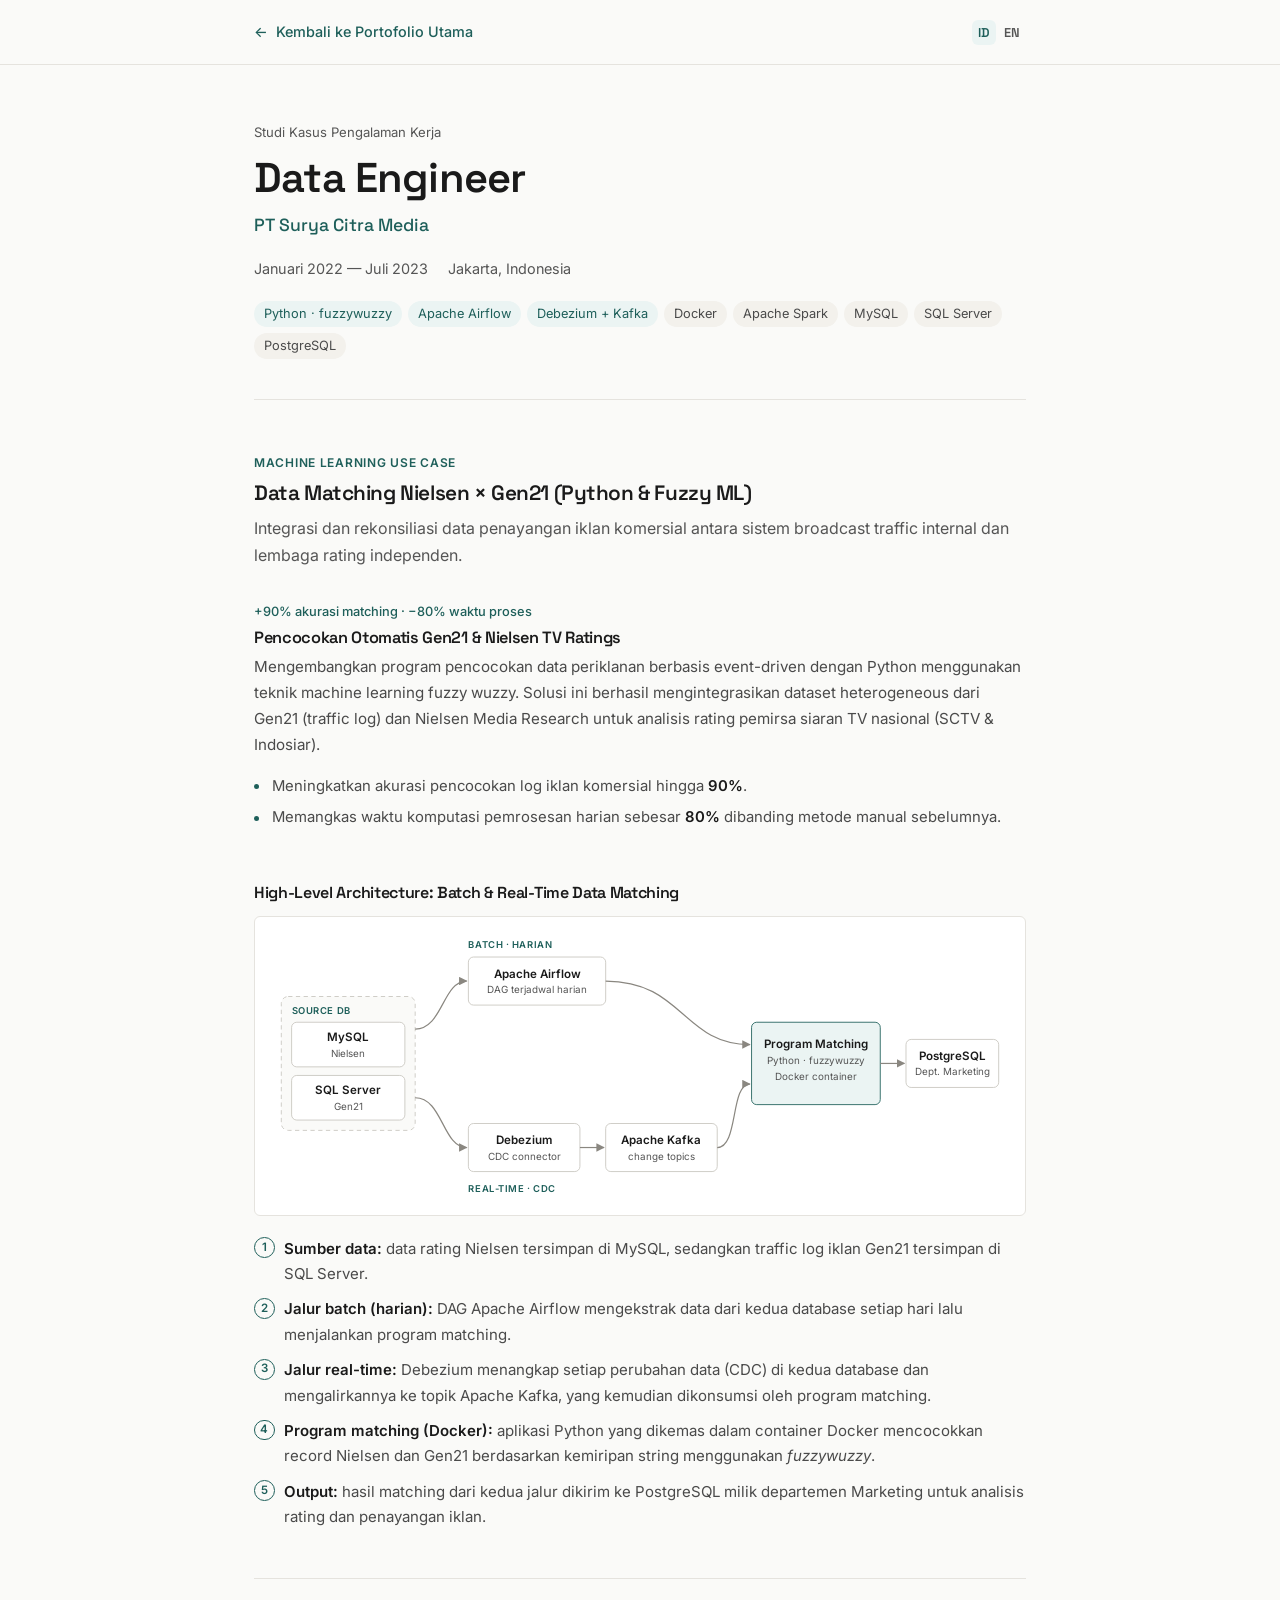
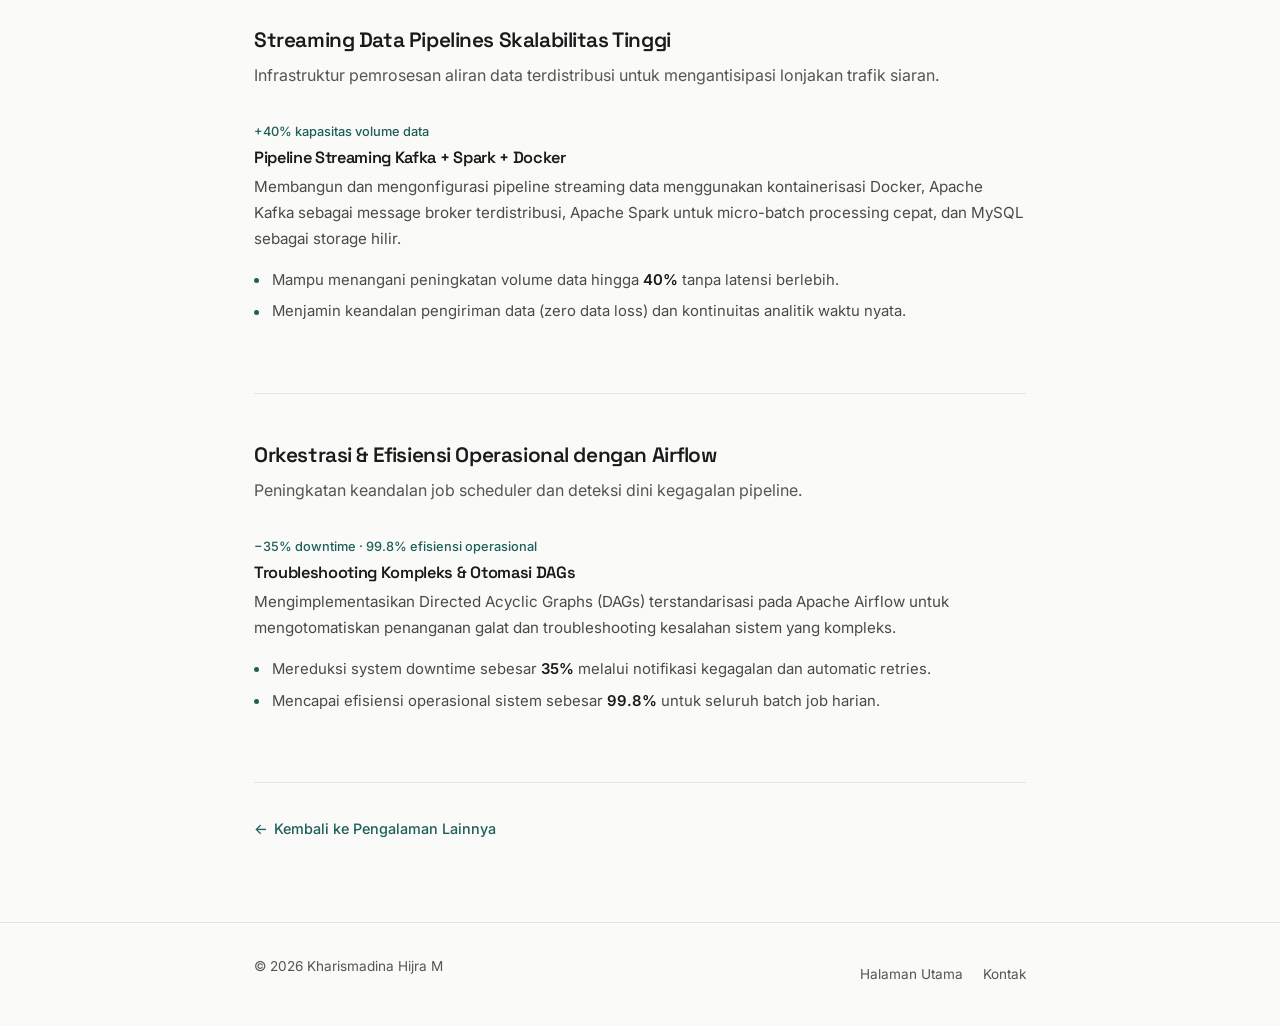
==== commit 2fed372e: "feat: redesign Smartnet use cases to accordion layout and consolidate Firebase Analytics Phase 1-3 -" ====
--- a/experience-scm.html
+++ b/experience-scm.html
@@ -10,7 +10,7 @@
   <link rel="preconnect" href="https://fonts.gstatic.com" crossorigin>
   <link href="https://fonts.googleapis.com/css2?family=Inter:wght@400;500;600&family=Space+Grotesk:wght@500;600&display=swap" rel="stylesheet">
 
-  <link rel="stylesheet" href="css/style.css">
+  <link rel="stylesheet" href="css/style.css?v=20261106_v2">
 </head>
 <body>
 
@@ -198,7 +198,7 @@
     </div>
   </footer>
 
-  <script src="js/translations.js"></script>
-  <script src="js/main.js"></script>
+  <script src="js/translations.js?v=20261106_v2"></script>
+  <script src="js/main.js?v=20261106_v2"></script>
 </body>
 </html>
--- a/css/style.css
+++ b/css/style.css
@@ -7,9 +7,10 @@
 :root {
   --bg: #FAFAF8;
   --bg-subtle: #F3F1EC;
+  --bg-card: #FFFFFF;
   --text-primary: #1A1A1A;
   --text-secondary: #4A4A4A;
-  --text-muted: #6B6B6B;
+  --text-muted: #555555;
 
   --accent: #1E5F5A;
   --accent-hover: #154541;
@@ -130,12 +131,6 @@
   align-items: center;
   justify-content: space-between;
   gap: 1rem;
-}
-
-.nav-brand {
-  font-family: var(--font-heading);
-  font-weight: 600;
-  color: var(--text-primary);
 }
 
 .nav-menu {
@@ -680,8 +675,9 @@
 }
 
 .diagram-preview-img {
+  display: block;
   width: 100%;
-  max-height: 420px;
+  max-height: 480px;
   object-fit: contain;
   margin: 0 auto;
 }
@@ -904,6 +900,422 @@
   border-left: 2px solid var(--accent);
   font-size: 0.93rem;
   color: var(--text-secondary);
+}
+
+.flow-section {
+  margin-top: 1.5rem;
+}
+
+.flow-section:first-child {
+  margin-top: 0.5rem;
+}
+
+.flow-section-heading {
+  font-size: 1rem;
+  font-weight: 600;
+  color: var(--text-primary);
+  margin-bottom: 0.6rem;
+  display: flex;
+  align-items: center;
+  gap: 8px;
+}
+
+.flow-meta-grid {
+  display: grid;
+  grid-template-columns: repeat(auto-fit, minmax(180px, 1fr));
+  gap: 0.75rem;
+  margin: 1rem 0 1.5rem;
+}
+
+.flow-meta-box {
+  background: var(--bg-subtle);
+  border: 1px solid var(--border);
+  border-radius: var(--radius);
+  padding: 0.75rem 0.9rem;
+}
+
+.flow-meta-label {
+  font-size: 0.72rem;
+  font-weight: 600;
+  text-transform: uppercase;
+  letter-spacing: 0.05em;
+  color: var(--text-muted);
+  margin-bottom: 0.25rem;
+}
+
+.flow-meta-value {
+  font-size: 0.92rem;
+  font-weight: 600;
+  color: var(--text-primary);
+}
+
+.flow-meta-desc {
+  font-size: 0.8rem;
+  color: var(--text-secondary);
+  margin-top: 0.2rem;
+}
+
+.flow-table-responsive {
+  overflow-x: auto;
+  -webkit-overflow-scrolling: touch;
+  margin: 0.75rem 0 1.25rem;
+  border: 1px solid var(--border);
+  border-radius: var(--radius);
+  background: var(--bg-card);
+}
+
+.flow-table {
+  width: 100%;
+  min-width: 580px;
+  border-collapse: collapse;
+  font-size: 0.88rem;
+  text-align: left;
+}
+
+.flow-table th {
+  background: var(--bg-subtle);
+  border-bottom: 1px solid var(--border);
+  padding: 10px 14px;
+  font-weight: 600;
+  color: var(--text-primary);
+  white-space: nowrap;
+}
+
+.flow-table td {
+  border-bottom: 1px solid var(--border);
+  padding: 10px 14px;
+  color: var(--text-secondary);
+  vertical-align: top;
+}
+
+.flow-table tr:last-child td {
+  border-bottom: none;
+}
+
+.flow-badge {
+  display: inline-block;
+  font-size: 0.75rem;
+  font-weight: 600;
+  padding: 2px 8px;
+  border-radius: 4px;
+  background-color: var(--bg-subtle);
+  color: var(--text-primary);
+}
+
+.flow-badge-accent {
+  background-color: var(--accent-light);
+  color: var(--accent);
+}
+
+/* --- Use Case Accordion List --- */
+.usecase-accordion-container {
+  margin-top: 1.5rem;
+  display: flex;
+  flex-direction: column;
+  gap: 1.25rem;
+}
+
+.usecase-accordion-toolbar {
+  display: flex;
+  align-items: center;
+  justify-content: space-between;
+  flex-wrap: wrap;
+  gap: 0.75rem;
+  padding: 0.85rem 1.15rem;
+  background: var(--bg-subtle);
+  border: 1px solid var(--border);
+  border-radius: var(--radius);
+  margin-bottom: 0.25rem;
+}
+
+.usecase-count-info {
+  display: flex;
+  align-items: center;
+  gap: 0.6rem;
+  font-size: 0.88rem;
+  font-weight: 500;
+  color: var(--text-secondary);
+}
+
+.usecase-count-pill {
+  display: inline-flex;
+  align-items: center;
+  padding: 3px 9px;
+  background-color: var(--accent-light);
+  color: var(--accent);
+  font-size: 0.75rem;
+  font-weight: 600;
+  border-radius: 999px;
+}
+
+.usecase-toolbar-actions {
+  display: flex;
+  align-items: center;
+  gap: 0.5rem;
+}
+
+.usecase-action-btn {
+  display: inline-flex;
+  align-items: center;
+  gap: 5px;
+  padding: 5px 12px;
+  font-size: 0.8rem;
+  font-weight: 500;
+  font-family: inherit;
+  color: var(--text-secondary);
+  background: var(--bg-card);
+  border: 1px solid var(--border);
+  border-radius: 6px;
+  cursor: pointer;
+  transition: all 0.2s ease;
+}
+
+.usecase-action-btn:hover {
+  color: var(--text-primary);
+  border-color: var(--accent);
+  background: var(--bg-subtle);
+}
+
+.usecase-accordion-item {
+  border: 1px solid var(--border);
+  border-radius: var(--radius);
+  background: var(--bg-card);
+  overflow: hidden;
+  transition: border-color 0.2s ease, box-shadow 0.2s ease;
+}
+
+.usecase-accordion-item.is-open {
+  border-color: #B5B2AA;
+  box-shadow: 0 4px 18px rgba(0, 0, 0, 0.04);
+}
+
+.usecase-accordion-header {
+  width: 100%;
+  text-align: left;
+  background: none;
+  border: none;
+  padding: 1.25rem 1.5rem;
+  cursor: pointer;
+  display: flex;
+  align-items: flex-start;
+  justify-content: space-between;
+  gap: 1.25rem;
+  color: inherit;
+  font-family: inherit;
+  transition: background-color 0.2s ease;
+  user-select: none;
+}
+
+.usecase-accordion-header * {
+  pointer-events: none;
+}
+
+.usecase-accordion-header:hover {
+  background-color: var(--bg-subtle);
+}
+
+.usecase-header-left {
+  display: flex;
+  flex-direction: column;
+  gap: 0.35rem;
+  flex: 1;
+}
+
+.usecase-badge-row {
+  display: flex;
+  align-items: center;
+  gap: 0.5rem;
+  margin-bottom: 0.15rem;
+}
+
+.usecase-accordion-title {
+  font-size: 1.15rem;
+  font-weight: 600;
+  color: var(--text-primary);
+  margin: 0;
+  line-height: 1.4;
+}
+
+.usecase-accordion-summary {
+  font-size: 0.88rem;
+  color: var(--text-secondary);
+  margin: 0;
+  line-height: 1.5;
+}
+
+.usecase-header-right {
+  display: flex;
+  align-items: center;
+  gap: 0.75rem;
+  padding-top: 0.25rem;
+  flex-shrink: 0;
+}
+
+.usecase-status-hint {
+  font-size: 0.75rem;
+  font-weight: 500;
+  color: var(--text-muted);
+}
+
+.usecase-chevron {
+  width: 32px;
+  height: 32px;
+  border-radius: 50%;
+  display: flex;
+  align-items: center;
+  justify-content: center;
+  background: var(--bg-subtle);
+  border: 1px solid var(--border);
+  color: var(--text-secondary);
+  transition: transform 0.25s cubic-bezier(0.4, 0, 0.2, 1), background-color 0.2s ease, color 0.2s ease, border-color 0.2s ease;
+  flex-shrink: 0;
+}
+
+.usecase-accordion-item.is-open .usecase-chevron {
+  transform: rotate(180deg);
+  background-color: var(--accent);
+  border-color: var(--accent);
+  color: #FFFFFF;
+}
+
+.usecase-accordion-body {
+  display: none;
+}
+
+.usecase-accordion-item.is-open .usecase-accordion-body {
+  display: block;
+  animation: accordionFadeIn 0.25s ease-out;
+}
+
+@keyframes accordionFadeIn {
+  from {
+    opacity: 0;
+    transform: translateY(-6px);
+  }
+  to {
+    opacity: 1;
+    transform: translateY(0);
+  }
+}
+
+.usecase-accordion-body-inner {
+  overflow: hidden;
+  padding: 0.85rem 1.5rem 2.25rem;
+  border-top: 1px solid var(--border);
+}
+
+.phase-subcard {
+  background: var(--bg-subtle);
+  border: 1px solid var(--border);
+  border-radius: var(--radius);
+  padding: 1.15rem;
+  margin-top: 1.25rem;
+}
+
+.phase-subcard-header {
+  display: flex;
+  align-items: center;
+  justify-content: space-between;
+  gap: 0.75rem;
+  flex-wrap: wrap;
+  margin-bottom: 0.85rem;
+}
+
+.phase-subcard-title {
+  font-size: 0.98rem;
+  font-weight: 600;
+  color: var(--text-primary);
+  margin: 0;
+}
+
+/* Phase differentiation badges */
+.phase-badge-pill {
+  display: inline-flex;
+  align-items: center;
+  gap: 0.35rem;
+  padding: 3px 10px;
+  border-radius: 999px;
+  font-size: 0.75rem;
+  font-weight: 600;
+  letter-spacing: 0.02em;
+}
+
+.phase-badge-1 {
+  background-color: #EBF4F3;
+  color: var(--accent);
+  border: 1px solid rgba(30, 95, 90, 0.25);
+}
+
+.phase-badge-3 {
+  background-color: #FDF4E7;
+  color: #92400E;
+  border: 1px solid rgba(146, 64, 14, 0.25);
+}
+
+/* Diagram preview box focus state for accessibility */
+[data-lightbox-src]:focus-visible {
+  outline: 2px solid var(--accent);
+  outline-offset: 3px;
+  border-radius: var(--radius);
+}
+
+/* --- Competency Section Divider --- */
+.competency-section-divider {
+  display: flex;
+  align-items: center;
+  gap: 1rem;
+  margin: 3.5rem 0 2rem;
+}
+
+.competency-divider-line {
+  flex: 1;
+  height: 1px;
+  background-color: var(--border);
+}
+
+.competency-divider-badge {
+  display: inline-flex;
+  align-items: center;
+  gap: 0.5rem;
+  padding: 6px 14px;
+  background: var(--bg-subtle);
+  border: 1px solid var(--border);
+  border-radius: 999px;
+  font-size: 0.8rem;
+  font-weight: 600;
+  color: var(--text-secondary);
+  letter-spacing: 0.02em;
+}
+
+.competency-divider-dot {
+  width: 6px;
+  height: 6px;
+  border-radius: 50%;
+  background-color: var(--accent);
+}
+
+@media (max-width: 1024px) {
+  .flow-meta-grid {
+    grid-template-columns: repeat(2, 1fr);
+  }
+}
+
+@media (max-width: 640px) {
+  .usecase-accordion-header {
+    padding: 1rem 1.15rem;
+  }
+  .usecase-accordion-body-inner {
+    padding: 0.5rem 1.15rem 1.5rem;
+  }
+  .usecase-status-hint {
+    display: none;
+  }
+  .usecase-accordion-title {
+    font-size: 1.02rem;
+  }
+  .flow-meta-grid {
+    grid-template-columns: 1fr;
+  }
 }
 
 .detail-footer-nav {
